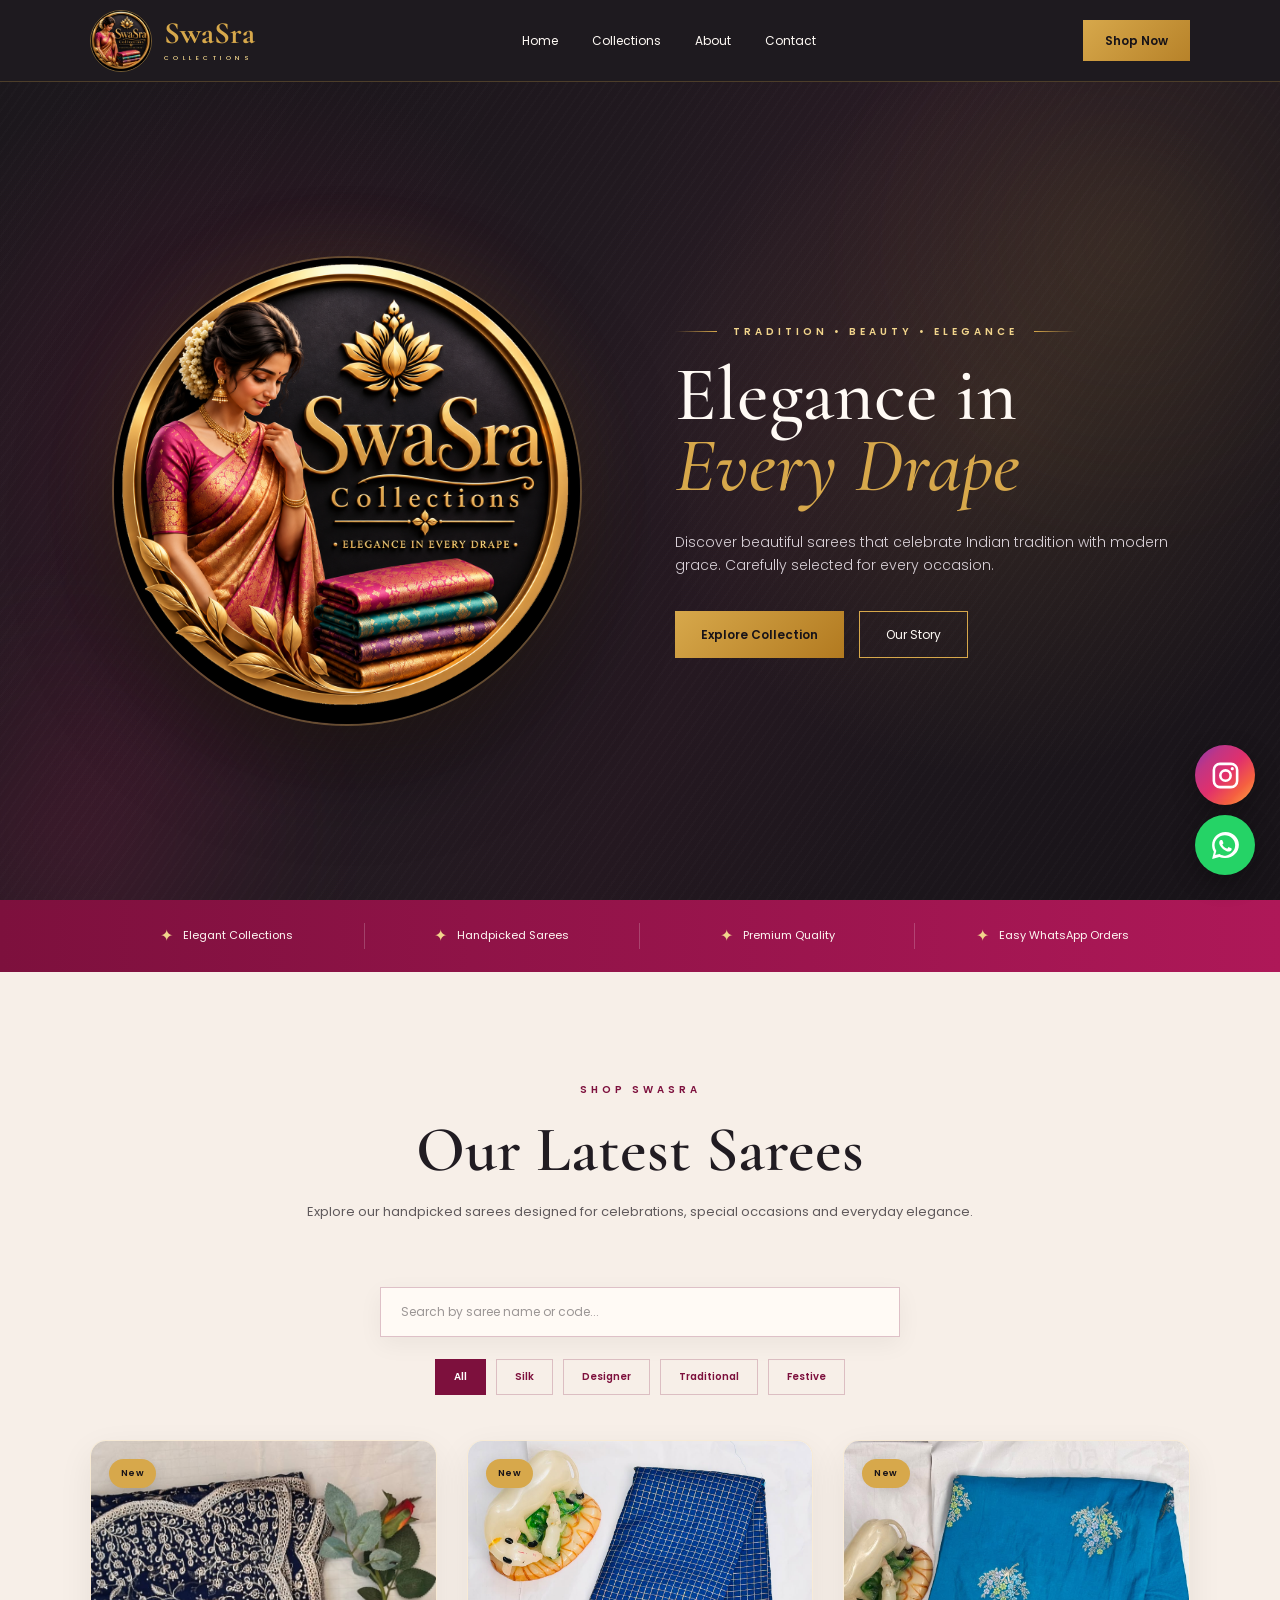
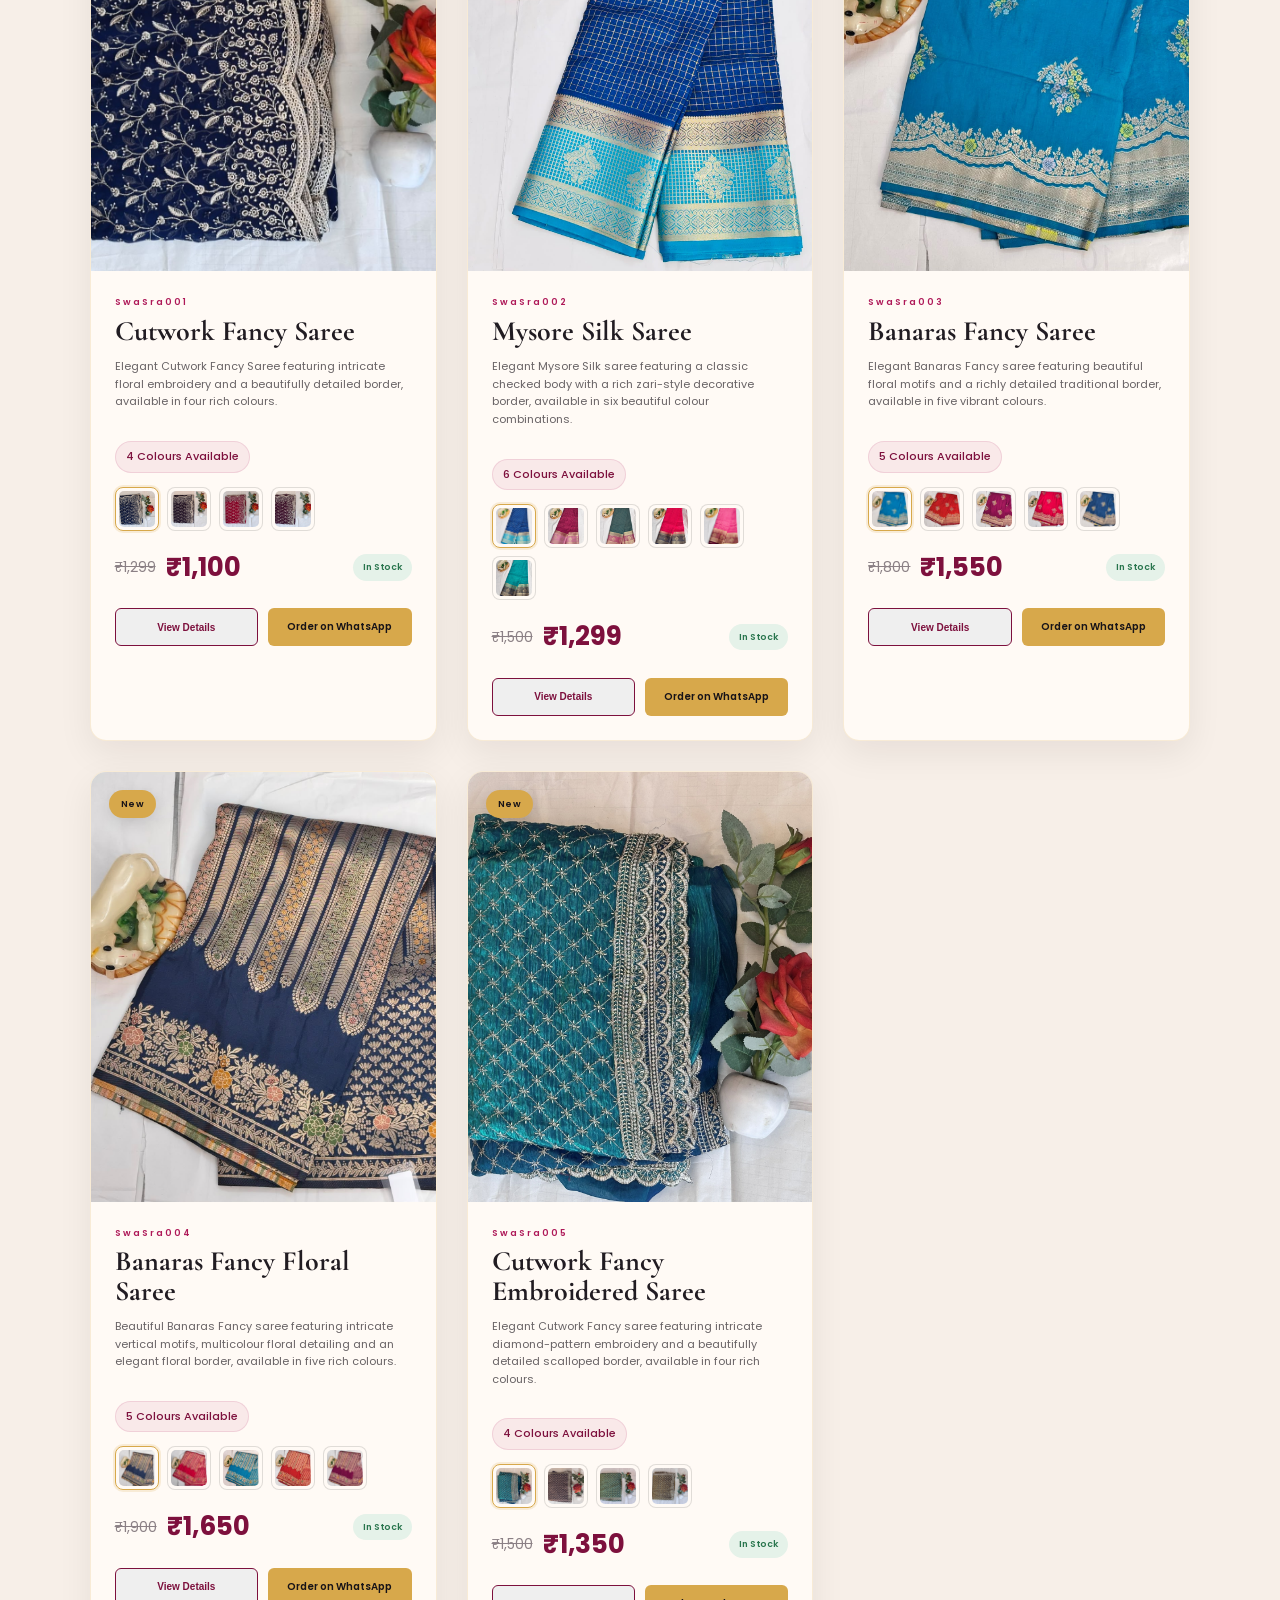
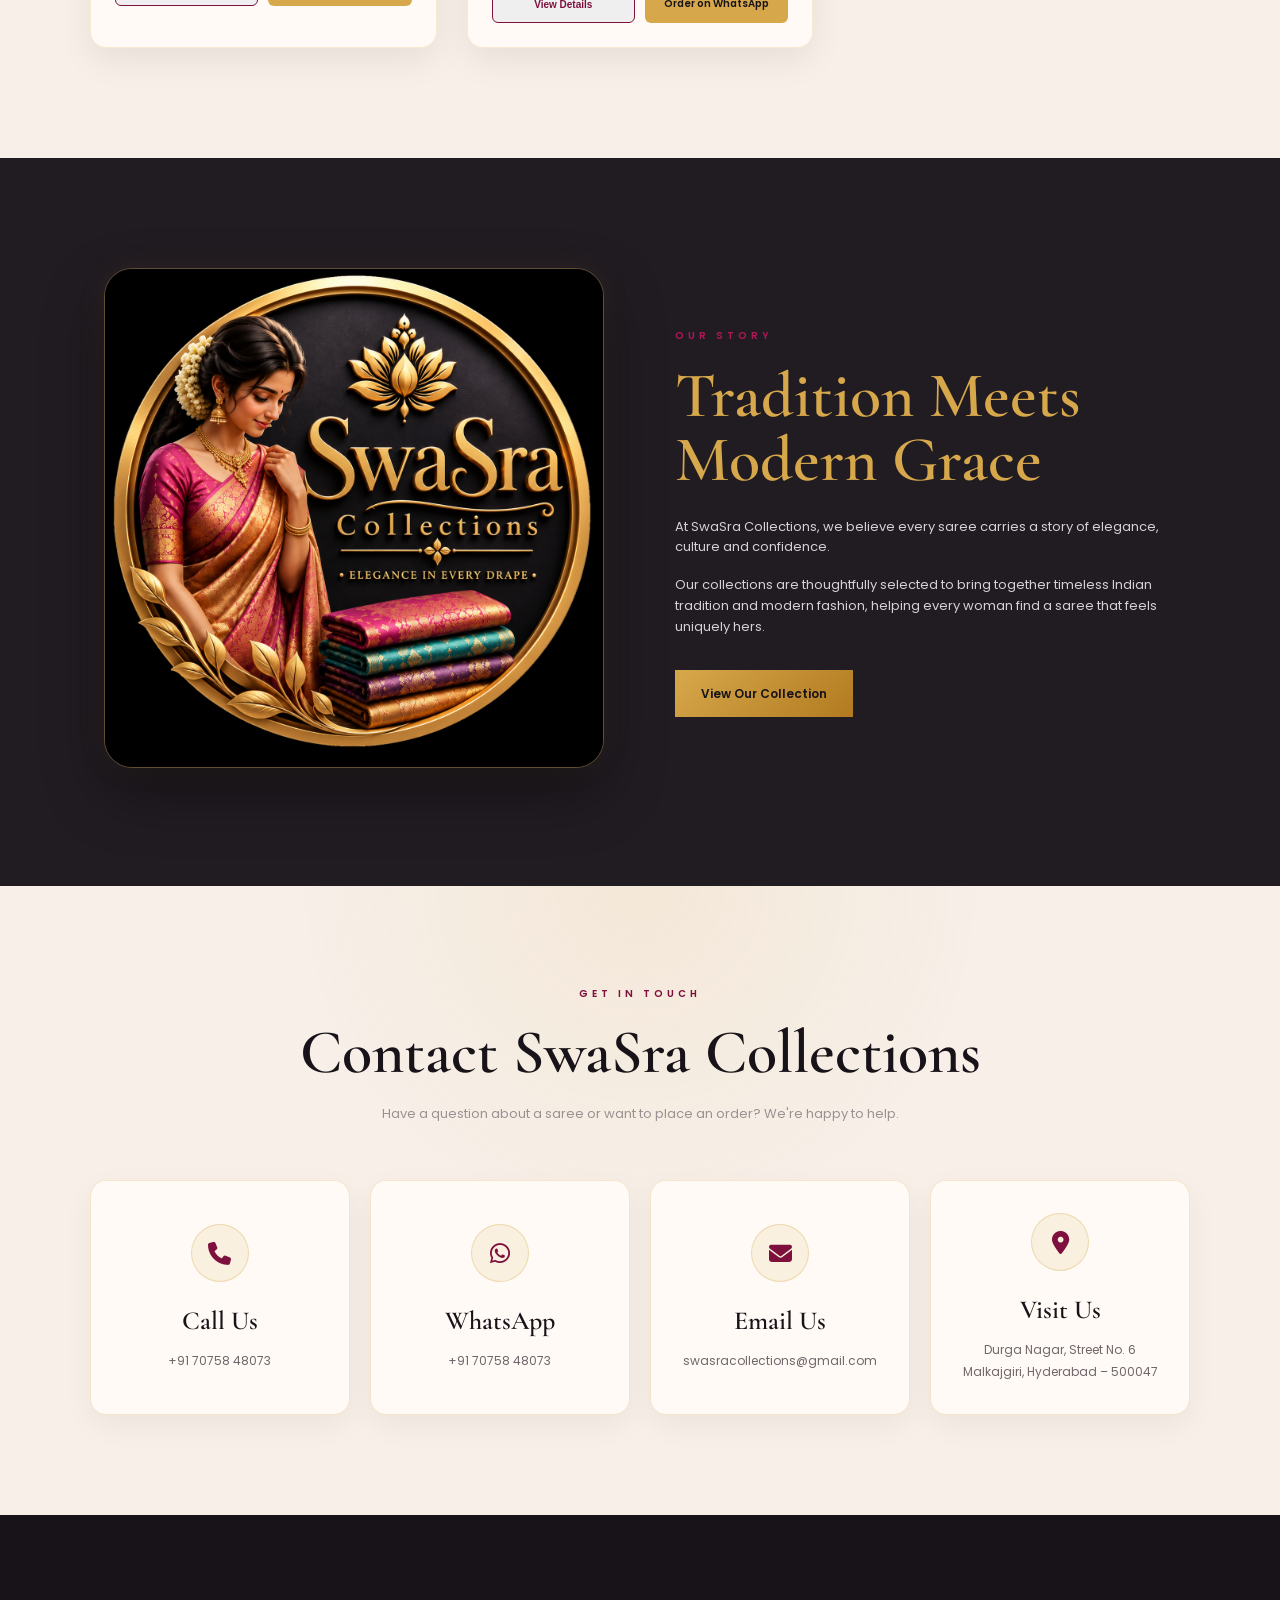
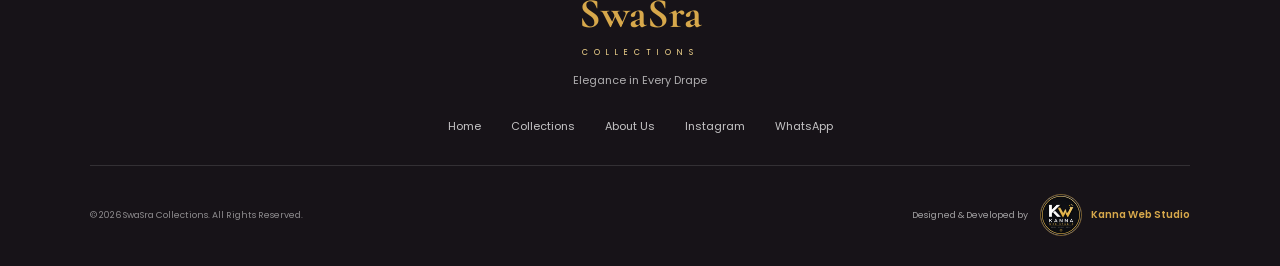
==== index.html @ 7df2fbdc "Initial SwaSra Collections website" ====
<!DOCTYPE html>
<html lang="en">

<head>
    <meta charset="UTF-8">

    <meta
        name="viewport"
        content="width=device-width, initial-scale=1.0"
    >

    <title>
        SwaSra Collections | Elegance in Every Drape
    </title>

    <meta
        name="description"
        content="SwaSra Collections - Elegant sarees blending tradition, grace and modern style."
    >

    <link
    rel="stylesheet"
    href="https://cdnjs.cloudflare.com/ajax/libs/font-awesome/6.7.2/css/all.min.css"
>
    <link
        rel="stylesheet"
        href="style.css"
    >
</head>


<body>


    <!-- =====================================================
         NAVBAR
    ====================================================== -->

    <header class="navbar">

        <a
            href="#home"
            class="navbar-brand"
        >

            <img
                src="images/logo.png"
                alt="SwaSra Collections Logo"
            >

            <div class="navbar-brand-text">

                <span>
                    SwaSra
                </span>

                <small>
                    COLLECTIONS
                </small>

            </div>

        </a>


        <nav>

            <a href="#home">
                Home
            </a>

            <a href="#collections">
                Collections
            </a>

            <a href="#about">
                About
            </a>

            <a href="#contact">
                Contact
            </a>

        </nav>


        <a
            href="#collections"
            class="nav-btn"
        >
            Shop Now
        </a>

    </header>



    <main>


        <!-- =====================================================
             HERO
        ====================================================== -->

        <section
            class="hero"
            id="home"
        >


            <!-- HERO LOGO -->

            <div class="hero-logo">

                <img
                    src="images/logo.png"
                    alt="SwaSra Collections Logo"
                >

            </div>


            <!-- HERO CONTENT -->

            <div class="hero-content">

                <p class="eyebrow">
                    TRADITION • BEAUTY • ELEGANCE
                </p>


                <h1>
                    Elegance in
                    <span>
                        Every Drape
                    </span>
                </h1>


                <p class="hero-description">

                    Discover beautiful sarees that celebrate Indian tradition
                    with modern grace. Carefully selected for every occasion.

                </p>


                <div class="hero-buttons">

                    <a
                        href="#collections"
                        class="gold-btn"
                    >
                        Explore Collection
                    </a>


                    <a
                        href="#about"
                        class="outline-btn"
                    >
                        Our Story
                    </a>

                </div>

            </div>

        </section>



        <!-- =====================================================
             FEATURE STRIP
        ====================================================== -->

        <section class="feature-strip">

            <div>
                <span>✦</span>
                <p>Elegant Collections</p>
            </div>


            <div>
                <span>✦</span>
                <p>Handpicked Sarees</p>
            </div>


            <div>
                <span>✦</span>
                <p>Premium Quality</p>
            </div>


            <div>
                <span>✦</span>
                <p>Easy WhatsApp Orders</p>
            </div>

        </section>



        <!-- =====================================================
             COLLECTIONS
        ====================================================== -->

        <section
            class="collections"
            id="collections"
        >


            <div class="section-heading">

                <p class="eyebrow gold-text">
                    SHOP SWASRA
                </p>


                <h2>
                    Our Latest Sarees
                </h2>


                <p>

                    Explore our handpicked sarees designed for celebrations,
                    special occasions and everyday elegance.

                </p>

            </div>



            <!-- =====================================================
                 PRODUCT SEARCH & FILTERS
            ====================================================== -->

            <div class="product-tools">


                <div class="product-search">

                    <input
                        type="text"
                        id="productSearch"
                        placeholder="Search by saree name or code..."
                        aria-label="Search products"
                    >

                </div>


                <div class="product-filters">


                    <button
                        class="filter-btn active"
                        data-filter="all"
                    >
                        All
                    </button>


                    <button
                        class="filter-btn"
                        data-filter="silk"
                    >
                        Silk
                    </button>


                    <button
                        class="filter-btn"
                        data-filter="designer"
                    >
                        Designer
                    </button>


                    <button
                        class="filter-btn"
                        data-filter="traditional"
                    >
                        Traditional
                    </button>


                    <button
                        class="filter-btn"
                        data-filter="festive"
                    >
                        Festive
                    </button>


                </div>

            </div>



            <!-- =====================================================
                 PRODUCT GRID
            ====================================================== -->
<div class="product-grid" id="productGrid"></div>

</section>


<!-- =====================================================
     ABOUT
====================================================== -->

        <section
            class="about"
            id="about"
        >


            <div class="about-logo">

                <img
                    src="images/logo.png"
                    alt="SwaSra Collections"
                >

            </div>



            <div class="about-content">


                <p class="eyebrow gold-text">
                    OUR STORY
                </p>


                <h2>
                    Tradition Meets
                    Modern Grace
                </h2>


                <p>

                    At SwaSra Collections, we believe every saree
                    carries a story of elegance, culture and confidence.

                </p>


                <p>

                    Our collections are thoughtfully selected to bring
                    together timeless Indian tradition and modern fashion,
                    helping every woman find a saree that feels uniquely hers.

                </p>


                <a
                    href="#collections"
                    class="gold-btn"
                >
                    View Our Collection
                </a>


            </div>

        </section>



        <!-- =====================================================
             WHATSAPP CTA
        ====================================================== -->

        <!-- =====================================================
     CONTACT
====================================================== -->

<section class="contact-section" id="contact">

    <div class="section-heading">

        <p class="eyebrow gold-text">
            GET IN TOUCH
        </p>

        <h2>
            Contact SwaSra Collections
        </h2>

        <p>
            Have a question about a saree or want to place an order?
            We're happy to help.
        </p>

    </div>


    <div class="contact-grid">

        <!-- PHONE -->

        <a
            href="tel:+917075848073"
            class="contact-card"
        >
            <div class="contact-icon">
    <i class="fa-solid fa-phone"></i>
</div>

            <h3>Call Us</h3>

            <p>
                +91 70758 48073
            </p>
        </a>


        <!-- WHATSAPP -->

        <a
            href="https://wa.me/917075848073"
            class="contact-card"
            target="_blank"
            rel="noopener noreferrer"
        >
            <div class="contact-icon">
    <i class="fa-brands fa-whatsapp"></i>
</div>

            <h3>WhatsApp</h3>

            <p>
                +91 70758 48073
            </p>
        </a>


        <!-- EMAIL -->

        <a
            href="mailto:swasracollections@gmail.com"
            class="contact-card"
        >
            <div class="contact-icon">
    <i class="fa-solid fa-envelope"></i>
</div>

            <h3>Email Us</h3>

            <p>
                swasracollections@gmail.com
            </p>
        </a>


        <!-- LOCATION -->

        <a
    href="https://www.google.com/maps/search/?api=1&query=17.448182%2C78.542479"
    class="contact-card"
    target="_blank"
    rel="noopener noreferrer"
>

    <div class="contact-icon">
        <i class="fa-solid fa-location-dot"></i>
    </div>

    <h3>Visit Us</h3>

    <p>
        Durga Nagar, Street No. 6<br>
        Malkajgiri, Hyderabad – 500047
    </p>

</a>

</section>


    </main>



    <!-- =====================================================
         FOOTER
    ====================================================== -->

    <footer>


        <div class="footer-brand">

            <span>
                SwaSra
            </span>

            <small>
                COLLECTIONS
            </small>

        </div>


        <p class="footer-tagline">
            Elegance in Every Drape
        </p>



        <div class="footer-links">


            <a href="#home">
                Home
            </a>


            <a href="#collections">
                Collections
            </a>


            <a href="#about">
                About Us
            </a>


            <a
                href="https://www.instagram.com/swasra_collections/"
                target="_blank"
                rel="noopener noreferrer"
            >
                Instagram
            </a>


            <a
                href="https://wa.me/917075848073?text=Hi%20SwaSra%20Collections%2C%20I%27d%20like%20to%20know%20more%20about%20your%20saree%20collection."
                target="_blank"
                rel="noopener noreferrer"
            >
                WhatsApp
            </a>


        </div>



        <!-- FOOTER BOTTOM -->

        <div class="footer-bottom">


            <p class="copyright">

                © 2026 SwaSra Collections.
                All Rights Reserved.

            </p>



            <div class="developer-credit">


                <span>
                    Designed & Developed by
                </span>


                <a
                    href="https://kannawebstudio.in"
                    target="_blank"
                    rel="noopener noreferrer"
                    class="developer-brand"
                >


                    <img
                        src="images/kannawebstudio.png"
                        alt="Kanna Web Studio"
                    >


                    <span>
                        Kanna Web Studio
                    </span>


                </a>


            </div>


        </div>


    </footer>



    <!-- =====================================================
         PRODUCT DETAILS POPUP
    ====================================================== -->

    <div
        class="product-modal"
        id="productModal"
    >


        <div
            class="modal-overlay"
            onclick="closeProductModal()"
        ></div>



        <div class="modal-content">


            <!-- CLOSE BUTTON -->

            <button
                class="modal-close"
                onclick="closeProductModal()"
                aria-label="Close product details"
            >
                ×
            </button>



            <!-- PRODUCT IMAGE -->

            <div
                class="modal-image"
                id="modalImage"
            >


                <img
                    id="modalProductImage"
                    src=""
                    alt="SwaSra Collections Saree"
                >


            </div>



            <!-- PRODUCT INFORMATION -->

            <div class="modal-details">


                <p
                    class="modal-code"
                    id="modalCode"
                >
                    SwaSra001
                </p>



                <h2 id="modalTitle">
                    Royal Magenta Silk Saree
                </h2>



                <p
                    class="modal-description"
                    id="modalDescription"
                >
                    Elegant traditional saree with a rich festive finish.
                </p>
                <div class="modal-extra-details">

    <div class="modal-detail-row">
        <span class="detail-label">Fabric</span>
        <span id="modalFabric" class="detail-value"></span>
    </div>

    <div class="modal-detail-row">
        <span class="detail-label">Occasion</span>
        <span id="modalOccasion" class="detail-value"></span>
    </div>

    <div class="modal-detail-row">
        <span class="detail-label">Availability</span>
        <span id="modalAvailability" class="detail-value"></span>
    </div>

</div>



                <div class="modal-price-wrap">

    <p id="modalOriginalPrice" class="modal-original-price"></p>

    <p id="modalPrice" class="modal-price"></p>

</div>



                <div class="modal-divider"></div>

<!-- PRODUCT COLOR VARIANTS -->

<div class="modal-colours">

    <p class="modal-colour-title">
        Available Colours
    </p>

    <div class="colour-options"></div>

</div>

<div class="modal-divider"></div>
                <div class="modal-features">


                    <p>
                        ✦ Handpicked by SwaSra Collections
                    </p>


                    <p>
                        ✦ Elegant traditional design
                    </p>


                    <p>
                        ✦ Perfect for special occasions
                    </p>


                    <p>
                        ✦ Contact us on WhatsApp for more details
                    </p>


                </div>



                <a
                    href="#"
                    class="modal-whatsapp"
                    id="modalWhatsapp"
                    target="_blank"
                    rel="noopener noreferrer"
                >
                    Order on WhatsApp
                </a>


            </div>


        </div>


    </div>



    <!-- =====================================================
         FLOATING INSTAGRAM BUTTON
    ====================================================== -->

    <a
        href="https://www.instagram.com/swasra_collections/"
        class="floating-instagram"
        target="_blank"
        rel="noopener noreferrer"
        aria-label="Follow SwaSra Collections on Instagram"
    >


        <svg
            viewBox="0 0 24 24"
            aria-hidden="true"
        >

            <path
                fill="currentColor"
                d="M7.75 2h8.5A5.76 5.76 0 0 1 22 7.75v8.5A5.76 5.76 0 0 1 16.25 22h-8.5A5.76 5.76 0 0 1 2 16.25v-8.5A5.76 5.76 0 0 1 7.75 2zm0 2A3.76 3.76 0 0 0 4 7.75v8.5A3.76 3.76 0 0 0 7.75 20h8.5A3.76 3.76 0 0 0 20 16.25v-8.5A3.76 3.76 0 0 0 16.25 4h-8.5zM12 7a5 5 0 1 1 0 10 5 5 0 0 1 0-10zm0 2a3 3 0 1 0 0 6 3 3 0 0 0 0-6zm5.25-3.5a1.25 1.25 0 1 1 0 2.5 1.25 1.25 0 0 1 0-2.5z"
            />

        </svg>


    </a>



    <!-- =====================================================
         FLOATING WHATSAPP BUTTON
    ====================================================== -->

    <a
        href="https://wa.me/917075848073?text=Hi%20SwaSra%20Collections%2C%20I%27d%20like%20to%20know%20more%20about%20your%20saree%20collection."
        class="floating-whatsapp"
        target="_blank"
        rel="noopener noreferrer"
        aria-label="Chat with SwaSra Collections on WhatsApp"
    >


        <svg
            viewBox="0 0 32 32"
            aria-hidden="true"
        >


            <path
                fill="currentColor"
                d="M16.02 3C8.84 3 3 8.73 3 15.8c0 2.25.6 4.45 1.74 6.38L3 29l7.03-1.83A13.15 13.15 0 0 0 16.02 28C23.2 28 29 22.28 29 15.2 29 8.73 23.2 3 16.02 3zm0 22.84c-1.92 0-3.8-.5-5.44-1.46l-.39-.23-4.17 1.09 1.11-4.03-.25-.4a9.7 9.7 0 0 1-1.5-5.01c0-5.35 4.48-9.7 10-9.7 5.51 0 10 4.35 10 9.7 0 5.34-4.49 9.7-9.36 10.04zm5.47-7.27c-.3-.15-1.77-.87-2.05-.97-.27-.1-.47-.15-.67.15-.2.3-.77.97-.95 1.17-.17.2-.35.22-.65.07-.3-.15-1.27-.46-2.42-1.46-.9-.78-1.5-1.75-1.68-2.05-.17-.3-.02-.46.13-.61.13-.13.3-.35.45-.52.15-.17.2-.3.3-.5.1-.2.05-.37-.03-.52-.07-.15-.67-1.6-.92-2.2-.24-.58-.49-.5-.67-.51h-.57c-.2 0-.52.07-.8.37-.27.3-1.05 1.02-1.05 2.48s1.07 2.88 1.22 3.08c.15.2 2.1 3.23 5.1 4.52.71.31 1.27.49 1.7.63.71.22 1.36.19 1.87.12.57-.08 1.77-.72 2.02-1.41.25-.7.25-1.29.17-1.41-.07-.13-.27-.2-.57-.35z"
            />


        </svg>


    </a>



    <!-- =====================================================
         JAVASCRIPT
    ====================================================== -->

    <script src="data/products.js"></script>
    <script src="script.js"></script>


</body>

</html>
---- style.css ----
/* =====================================================
   SWASRA COLLECTIONS
   Complete Website CSS
   Theme: Black • Gold • Magenta • Cream • Teal
===================================================== */

@import url('https://fonts.googleapis.com/css2?family=Cormorant+Garamond:wght@400;500;600;700&family=Poppins:wght@300;400;500;600&display=swap');


/* =====================================================
   BRAND COLOURS
===================================================== */

:root {
    --black: #171318;
    --charcoal: #211c22;

    --gold: #d7a84b;
    --light-gold: #f2d58c;

    --magenta: #ae1858;
    --deep-magenta: #7d103d;

    --cream: #f7efe8;
    --soft-beige: #cfb6a6;

    --teal: #0b6f70;

    --white: #fffaf5;
}


/* =====================================================
   RESET
===================================================== */

* {
    margin: 0;
    padding: 0;
    box-sizing: border-box;
}

html {
    scroll-behavior: smooth;
}

body {
    font-family: 'Poppins', sans-serif;
    background: var(--cream);
    color: var(--charcoal);
    line-height: 1.6;
}

a {
    text-decoration: none;
    color: inherit;
}


/* =====================================================
   NAVBAR
===================================================== */

.navbar {
    position: sticky;
    top: 0;
    z-index: 1000;

    height: 82px;
    padding: 0 7%;

    display: flex;
    align-items: center;
    justify-content: space-between;

    background: rgba(23, 19, 24, 0.97);

    border-bottom: 1px solid rgba(215, 168, 75, 0.25);

    backdrop-filter: blur(12px);
}


/* =====================================================
   NAVBAR LOGO + BRAND NAME
===================================================== */

.navbar-brand {
    display: flex;
    align-items: center;
    gap: 12px;

    height: 100%;
}


/* LOGO */

.navbar-brand img {
    width: 62px;
    height: 62px;

    object-fit: cover;

    border-radius: 50%;

    border: 1px solid rgba(215, 168, 75, 0.45);

    flex-shrink: 0;

    transition: 0.3s ease;
}

.navbar-brand:hover img {
    transform: scale(1.04);

    border-color: var(--gold);
}


/* BRAND TEXT */

.navbar-brand-text {
    display: flex;
    flex-direction: column;

    justify-content: center;

    line-height: 1;
}


/* SWASRA */

.navbar-brand-text span {
    font-family: 'Cormorant Garamond', serif;

    font-size: 31px;
    font-weight: 700;

    color: var(--gold);

    line-height: 0.9;
}


/* COLLECTIONS */

.navbar-brand-text small {
    margin-top: 7px;

    font-family: 'Poppins', sans-serif;

    font-size: 6px;
    font-weight: 500;

    letter-spacing: 4.5px;

    color: var(--light-gold);
}


/* =====================================================
   NAVBAR BRAND - MOBILE
===================================================== */

@media (max-width: 850px) {

    .navbar-brand {
        gap: 8px;
    }

    .navbar-brand img {
        width: 52px;
        height: 52px;
    }

    .navbar-brand-text span {
        font-size: 25px;
    }

    .navbar-brand-text small {
        font-size: 5px;

        letter-spacing: 3.5px;

        margin-top: 6px;
    }

}


/* VERY SMALL MOBILE */

@media (max-width: 480px) {

    .navbar-brand img {
        width: 46px;
        height: 46px;
    }

    .navbar-brand-text span {
        font-size: 21px;
    }

    .navbar-brand-text small {
        font-size: 4.5px;

        letter-spacing: 2.8px;
    }

}


/* NAVIGATION LINKS */

.navbar nav {
    display: flex;
    gap: 34px;
}

.navbar nav a {
    color: var(--white);
    font-size: 12px;
    transition: 0.3s;
}

.navbar nav a:hover {
    color: var(--gold);
}


/* SHOP NOW BUTTON */

.nav-btn {
    background: linear-gradient(
        135deg,
        var(--gold),
        #b78229
    );

    color: var(--black);

    padding: 11px 22px;

    font-size: 12px;
    font-weight: 600;

    transition: 0.3s;
}

.nav-btn:hover {
    transform: translateY(-2px);
}


/* =====================================================
   HERO SECTION - LUXURY SILK BACKGROUND
===================================================== */

.hero {
    min-height: calc(100vh - 82px);

    position: relative;

    display: grid;
    grid-template-columns: 1fr 1fr;

    align-items: center;

    gap: 70px;

    padding: 55px 7%;

    overflow: hidden;

    background:
        linear-gradient(
            115deg,
            rgba(255, 255, 255, 0.018) 0%,
            rgba(255, 255, 255, 0.005) 22%,
            transparent 40%,
            rgba(174, 24, 88, 0.035) 58%,
            transparent 75%
        ),

        repeating-linear-gradient(
            125deg,
            rgba(255, 255, 255, 0.012) 0px,
            rgba(255, 255, 255, 0.012) 2px,
            transparent 2px,
            transparent 8px
        ),

        radial-gradient(
            circle at 18% 45%,
            rgba(174, 24, 88, 0.16) 0%,
            transparent 34%
        ),

        radial-gradient(
            circle at 78% 42%,
            rgba(215, 168, 75, 0.10) 0%,
            transparent 32%
        ),

        linear-gradient(
            135deg,
            #171318 0%,
            #241b22 45%,
            #171318 100%
        );
}


/* MAGENTA SILK GLOW */

.hero::before {
    content: "";

    position: absolute;

    width: 520px;
    height: 520px;

    left: -180px;
    bottom: -190px;

    border-radius: 50%;

    background:
        radial-gradient(
            circle,
            rgba(174, 24, 88, 0.42) 0%,
            rgba(174, 24, 88, 0.16) 38%,
            transparent 72%
        );

    filter: blur(40px);

    opacity: 0.48;

    pointer-events: none;
}


/* GOLD LIGHT + FABRIC SHIMMER */

.hero::after {
    content: "";

    position: absolute;

    width: 620px;
    height: 620px;

    right: -160px;
    top: -150px;

    border-radius: 50%;

    background:
        radial-gradient(
            circle,
            rgba(215, 168, 75, 0.14) 0%,
            rgba(215, 168, 75, 0.05) 38%,
            transparent 70%
        );

    filter: blur(35px);

    opacity: 0.75;

    pointer-events: none;
}

/* =====================================================
   HERO LOGO
===================================================== */

.hero-logo {
    position: relative;
    z-index: 2;

    order: 1;

    display: flex;
    align-items: center;
    justify-content: center;

    width: 100%;
}

.hero-logo img {
    display: block;

    width: min(470px, 100%);
    aspect-ratio: 1 / 1;
    height: auto;

    object-fit: cover;
    object-position: center;

    border-radius: 50%;

    border: 2px solid rgba(215, 168, 75, 0.35);

    box-shadow:
        0 35px 90px rgba(0, 0, 0, 0.55),
        0 0 70px rgba(215, 168, 75, 0.15);

    transition:
        transform 0.5s ease,
        box-shadow 0.5s ease;
}

.hero-logo img:hover {
    transform: scale(1.025);

    box-shadow:
        0 40px 100px rgba(0, 0, 0, 0.60),
        0 0 85px rgba(215, 168, 75, 0.22);
}


/* =====================================================
   HERO CONTENT
===================================================== */

.hero-content {
    position: relative;
    z-index: 2;

    order: 2;
}


/* SMALL HEADING */

/* =====================================================
   BASE EYEBROW STYLE
   Used by About / WhatsApp / other sections
===================================================== */

.eyebrow {
    letter-spacing: 4px;
    font-size: 10px;
    font-weight: 600;
    color: var(--light-gold);
    margin-bottom: 20px;
}

/* MAIN HERO HEADING */

.hero h1 {
    font-family: 'Cormorant Garamond', serif;

    font-size: clamp(58px, 6vw, 88px);

    color: var(--white);

    line-height: 0.92;

    font-weight: 500;

    max-width: 650px;
}

.hero h1 span {
    display: block;

    color: var(--gold);

    font-style: italic;
}


/* HERO DESCRIPTION */

.hero-description {
    color: #d8d0d7;

    max-width: 560px;

    font-size: 14px;
    font-weight: 300;

    margin: 30px 0 35px;
}


/* HERO BUTTONS */

.hero-buttons {
    display: flex;
    gap: 15px;
    align-items: center;
}


/* GOLD BUTTON */

.gold-btn {
    display: inline-block;

    background: linear-gradient(
        135deg,
        var(--gold),
        #b27a20
    );

    color: var(--black);

    padding: 14px 26px;

    font-size: 12px;
    font-weight: 600;

    transition: 0.3s;
}

.gold-btn:hover {
    transform: translateY(-3px);

    box-shadow:
        0 10px 30px rgba(215, 168, 75, 0.20);
}


/* OUTLINE BUTTON */

.outline-btn {
    display: inline-block;

    color: var(--white);

    border: 1px solid var(--gold);

    padding: 13px 26px;

    font-size: 12px;

    transition: 0.3s;
}

.outline-btn:hover {
    background: var(--gold);

    color: var(--black);
}


/* =====================================================
   FEATURE STRIP
===================================================== */

.feature-strip {
    padding: 23px 7%;

    display: grid;

    grid-template-columns: repeat(4, 1fr);

    background: linear-gradient(
        90deg,
        var(--deep-magenta),
        var(--magenta)
    );

    color: var(--white);
}

.feature-strip div {
    display: flex;

    justify-content: center;
    align-items: center;

    gap: 10px;

    border-right:
        1px solid rgba(255, 255, 255, 0.20);
}

.feature-strip div:last-child {
    border-right: none;
}

.feature-strip span {
    color: var(--light-gold);
}

.feature-strip p {
    font-size: 11px;
}


/* =====================================================
   COLLECTIONS
===================================================== */

.collections {
    padding: 110px 7%;

    background: var(--cream);
}


/* SECTION HEADING */

.section-heading {
    text-align: center;

    max-width: 700px;

    margin: 0 auto 65px;
}

.gold-text {
    color: var(--deep-magenta);
}

.section-heading h2,
.about h2,
.whatsapp-section h2 {
    font-family: 'Cormorant Garamond', serif;

    font-size: clamp(42px, 5vw, 65px);

    line-height: 1;

    font-weight: 600;
}

.section-heading > p:last-child {
    margin-top: 20px;

    font-size: 13px;

    opacity: 0.70;
}


/* =====================================================
   OLD COLLECTION CARD SUPPORT
===================================================== */

.collection-grid {
    display: grid;

    grid-template-columns: repeat(3, 1fr);

    gap: 28px;
}

.collection-card {
    background: var(--white);

    overflow: hidden;

    box-shadow:
        0 10px 40px rgba(38, 25, 30, 0.06);

    transition: 0.4s;
}

.collection-card:hover {
    transform: translateY(-9px);

    box-shadow:
        0 20px 60px rgba(38, 25, 30, 0.12);
}

.product-image {
    height: 430px;

    display: flex;

    align-items: center;
    justify-content: center;

    background: linear-gradient(
        135deg,
        #d8b76c,
        var(--deep-magenta)
    );
}

.pink-gradient {
    background: linear-gradient(
        135deg,
        #d65a8e,
        var(--deep-magenta)
    );
}

.teal-gradient {
    background: linear-gradient(
        135deg,
        #268a89,
        var(--teal)
    );
}

.product-image span {
    color: rgba(255, 255, 255, 0.65);

    letter-spacing: 3px;

    font-size: 10px;
}

.card-content {
    padding: 28px;
}

.category {
    letter-spacing: 3px;

    font-size: 8px;

    color: var(--magenta);

    font-weight: 600;
}

.card-content h3 {
    font-family: 'Cormorant Garamond', serif;

    font-size: 32px;

    margin-top: 5px;
}

.card-content p:not(.category) {
    font-size: 12px;

    opacity: 0.70;

    margin: 10px 0 20px;
}

.card-content a {
    font-size: 11px;

    color: var(--deep-magenta);

    font-weight: 600;
}


/* =====================================================
   PRODUCT SHOP
===================================================== */

.product-grid {
    display: grid;

    grid-template-columns: repeat(3, 1fr);

    gap: 30px;
}


/* PRODUCT CARD */

.product-card {
    background: var(--white);

    overflow: hidden;

    border:
        1px solid rgba(215, 168, 75, 0.18);

    box-shadow:
        0 12px 35px rgba(25, 15, 20, 0.07);

    transition: 0.4s ease;
}

.product-card:hover {
    transform: translateY(-8px);

    box-shadow:
        0 20px 50px rgba(25, 15, 20, 0.14);
}


/* PRODUCT PHOTO */

.product-photo {
    height: 430px;

    position: relative;

    display: flex;

    align-items: center;
    justify-content: center;

    overflow: hidden;
}


/* PLACEHOLDER COLOURS */

.placeholder-one {
    background:
        linear-gradient(
            135deg,
            #c2266a,
            #6f0c39
        );
}

.placeholder-two {
    background:
        linear-gradient(
            135deg,
            #22877c,
            #064d50
        );
}

.placeholder-three {
    background:
        linear-gradient(
            135deg,
            #d8b35d,
            #7e5122
        );
}

.placeholder-four {
    background:
        linear-gradient(
            135deg,
            #e481a6,
            #9e1d55
        );
}

.placeholder-five {
    background:
        linear-gradient(
            135deg,
            #2a9896,
            #123f54
        );
}

.placeholder-six {
    background:
        linear-gradient(
            135deg,
            #765096,
            #441f63
        );
}


/* PRODUCT BADGE */

.product-badge {
    position: absolute;

    top: 18px;
    left: 18px;

    background: var(--gold);

    color: var(--black);

    padding: 7px 12px;

    font-size: 9px;

    font-weight: 600;

    letter-spacing: 0.5px;

    z-index: 2;
}


/* PLACEHOLDER TEXT */

.placeholder-text {
    color:
        rgba(255, 255, 255, 0.65);

    font-size: 10px;

    letter-spacing: 4px;
}


/* PRODUCT INFORMATION */

.product-info {
    padding: 24px;
}

.product-code {
    font-size: 9px;

    letter-spacing: 2px;

    color: var(--magenta);

    font-weight: 600;
}

.product-info h3 {
    font-family: 'Cormorant Garamond', serif;

    font-size: 28px;

    line-height: 1.05;

    margin-top: 7px;

    color: var(--charcoal);
}

.product-description {
    font-size: 11px;

    opacity: 0.68;

    margin: 12px 0 20px;
}


/* PRICE & STOCK */

.product-bottom {
    display: flex;

    align-items: center;

    justify-content: space-between;

    margin-bottom: 20px;
}

.price {
    font-family: 'Cormorant Garamond', serif;

    font-size: 26px;

    font-weight: 700;

    color: var(--deep-magenta);
}

.availability {
    font-size: 9px;

    font-weight: 600;

    color: #28754d;

    background: #e5f2e9;

    padding: 6px 10px;

    border-radius: 20px;
}


/* PRODUCT BUTTONS */

.product-actions {
    display: grid;

    grid-template-columns: 1fr 1fr;

    gap: 10px;
}

.view-btn {
    text-align: center;

    border:
        1px solid var(--deep-magenta);

    color: var(--deep-magenta);

    padding: 11px 8px;

    font-size: 10px;

    font-weight: 600;

    transition: 0.3s;
}

.view-btn:hover {
    background:
        var(--deep-magenta);

    color: white;
}

.order-btn {
    text-align: center;

    background: var(--gold);

    color: var(--black);

    padding: 11px 8px;

    font-size: 10px;

    font-weight: 600;

    transition: 0.3s;
}

.order-btn:hover {
    transform: translateY(-2px);

    box-shadow:
        0 7px 18px rgba(215, 168, 75, 0.22);
}


/* =====================================================
   ABOUT SECTION
===================================================== */

.about {
    display: grid;

    grid-template-columns: 1fr 1fr;

    align-items: center;

    gap: 70px;

    padding: 110px 8%;

    background: var(--charcoal);
}


/* ABOUT LOGO */

.about-logo {
    text-align: center;
}

.about-logo img {
    width: min(500px, 100%);
    height: auto;

    border-radius: 28px;

    border: 1px solid rgba(215, 168, 75, 0.35);

    box-shadow:
        0 25px 60px rgba(0, 0, 0, 0.40),
        0 0 30px rgba(215, 168, 75, 0.08);

    transition:
        transform 0.5s ease,
        box-shadow 0.5s ease,
        border-color 0.5s ease;
}

.about-logo img:hover {
    transform:
        translateY(-8px)
        scale(1.025);

    border-color: var(--gold);

    box-shadow:
        0 35px 75px rgba(0, 0, 0, 0.50),
        0 0 40px rgba(215, 168, 75, 0.18);
}


/* ABOUT CONTENT */

.about-content {
    color: var(--white);
}

.about .eyebrow {
    display: block;
    width: auto;
    color: var(--magenta);
}


.about-content h2 {
    color: var(--gold);

    margin-bottom: 25px;
}

.about-content p:not(.eyebrow) {
    font-size: 13px;

    color: #d7d0d6;

    margin-bottom: 17px;
}

.about-content .gold-btn {
    margin-top: 15px;
}


/* =====================================================
   WHATSAPP CTA SECTION
===================================================== */

.whatsapp-section {
    padding: 100px 7%;

    text-align: center;

    background: linear-gradient(
        135deg,
        var(--deep-magenta),
        var(--magenta)
    );

    color: white;
}

.whatsapp-section .eyebrow {
    display: block;
    width: auto;
    color: var(--light-gold);
}

.whatsapp-section p:not(.eyebrow) {
    max-width: 620px;

    margin: 20px auto 30px;

    font-size: 13px;
}

.whatsapp-btn {
    display: inline-block;

    background: var(--gold);

    color: var(--black);

    padding: 14px 28px;

    font-size: 12px;

    font-weight: 600;

    transition: 0.3s;
}

.whatsapp-btn:hover {
    transform: translateY(-3px);

    box-shadow:
        0 10px 30px rgba(0, 0, 0, 0.15);
}


/* =====================================================
   FOOTER
===================================================== */

footer {
    padding: 65px 7% 30px;

    background: var(--black);

    color: white;

    text-align: center;
}


/* FOOTER BRAND */

.footer-brand {
    display: inline-flex;

    flex-direction: column;
}

.footer-brand span {
    font-family: 'Cormorant Garamond', serif;

    color: var(--gold);

    font-size: 42px;

    font-weight: 700;
}

.footer-brand small {
    letter-spacing: 6px;

    color: var(--light-gold);

    font-size: 8px;
}


/* FOOTER TAGLINE */

.footer-tagline {
    font-size: 11px;

    opacity: 0.65;

    margin-top: 12px;
}


/* FOOTER LINKS */

.footer-links {
    margin: 28px 0;

    display: flex;

    justify-content: center;

    gap: 30px;
}

.footer-links a {
    font-size: 11px;

    opacity: 0.75;
}

.footer-links a:hover {
    color: var(--gold);
}


/* COPYRIGHT */

.copyright {
    border-top:
        1px solid rgba(255, 255, 255, 0.12);

    padding-top: 25px;

    font-size: 9px;

    opacity: 0.45;
}


/* =====================================================
   FLOATING WHATSAPP BUTTON
===================================================== */

.floating-whatsapp {
    position: fixed;

    right: 25px;
    bottom: 25px;

    width: 60px;
    height: 60px;

    border-radius: 50%;

    background: #25D366;

    color: #ffffff;

    display: flex;

    align-items: center;
    justify-content: center;

    z-index: 9999;

    box-shadow:
        0 8px 25px rgba(0, 0, 0, 0.30);

    transition:
        transform 0.3s ease,
        box-shadow 0.3s ease,
        background 0.3s ease;
}


/* WHATSAPP ICON */

.floating-whatsapp svg {
    width: 33px;
    height: 33px;

    display: block;
}


/* WHATSAPP HOVER */

.floating-whatsapp:hover {
    background: #20bd5a;

    transform:
        translateY(-4px)
        scale(1.06);

    box-shadow:
        0 12px 32px rgba(0, 0, 0, 0.35);
}


/* =====================================================
   TABLET
===================================================== */

@media (max-width: 1000px) {

    .hero {
        gap: 40px;

        padding-left: 5%;
        padding-right: 5%;
    }

    .hero-logo img {
        width: min(430px, 100%);
        height: auto;
        aspect-ratio: 1 / 1;

        object-fit: cover;
        object-position: center;

        border-radius: 50%;
    }

    .hero h1 {
        font-size: 65px;
    }

    .product-grid {
        grid-template-columns:
            repeat(2, 1fr);
    }
}


/* =====================================================
   MOBILE
===================================================== */

@media (max-width: 850px) {

    /* NAVBAR */

    .navbar {
        height: 72px;

        padding: 0 5%;
    }

    .navbar nav {
        display: none;
    }
.nav-btn {
        padding: 10px 16px;

        font-size: 10px;
    }


    /* HERO */

    .hero {
        min-height: auto;

        grid-template-columns: 1fr;

        text-align: center;

        gap: 35px;

        padding: 45px 6% 70px;
    }

    .hero-logo {
        order: 1;
    }

    .hero-logo img {
        width: 340px;
        height: 340px;

        max-width: 88vw;
        max-height: 88vw;

        object-fit: cover;
        object-position: center;

        border-radius: 50%;
    }

    .hero-content {
        order: 2;
    }

    .hero h1 {
        font-size: 55px;
    }

    .hero-description {
        margin-left: auto;
        margin-right: auto;
    }

    .hero-buttons {
        justify-content: center;

        flex-wrap: wrap;
    }


    /* FEATURE STRIP */

    .feature-strip {
        grid-template-columns:
            1fr 1fr;

        gap: 20px 0;
    }

    .feature-strip div {
        border-right: none;
    }


    /* COLLECTIONS */

    .collections {
        padding: 80px 6%;
    }

    .collection-grid {
        grid-template-columns: 1fr;

        max-width: 500px;

        margin: auto;
    }


    /* ABOUT */

    .about {
        grid-template-columns: 1fr;

        padding: 80px 6%;

        text-align: center;

        gap: 45px;
    }

    .about-logo img {
        max-width: 420px;
    }


    /* WHATSAPP SECTION */

    .whatsapp-section {
        padding: 80px 6%;
    }


    /* FOOTER */

    .footer-links {
        flex-wrap: wrap;

        gap: 18px;
    }
}


/* =====================================================
   PRODUCT MOBILE
===================================================== */

@media (max-width: 650px) {

    .product-grid {
        grid-template-columns: 1fr;

        max-width: 480px;

        margin: auto;
    }

    .product-photo {
        height: 420px;
    }

    .product-actions {
        grid-template-columns: 1fr;
    }
}


/* =====================================================
   FLOATING WHATSAPP MOBILE
===================================================== */

@media (max-width: 600px) {

    .floating-whatsapp {
        right: 18px;
        bottom: 18px;

        width: 55px;
        height: 55px;
    }

    .floating-whatsapp svg {
        width: 30px;
        height: 30px;
    }
}


/* =====================================================
   SMALL MOBILE
===================================================== */

@media (max-width: 480px) {

    .hero-logo img {
        width: 290px;
        height: 290px;

        max-width: 86vw;
        max-height: 86vw;

        object-fit: cover;
        object-position: center;

        border-radius: 50%;
    }

    .hero h1 {
        font-size: 46px;
    }

    .hero-description {
        font-size: 12px;
    }

    .hero-buttons {
        flex-direction: column;

        align-items: stretch;
    }

    .gold-btn,
    .outline-btn {
        text-align: center;
    }

    .feature-strip {
        grid-template-columns: 1fr;

        gap: 15px;
    }

    .section-heading h2,
    .about h2,
    .whatsapp-section h2 {
        font-size: 42px;
    }

    .product-image {
        height: 380px;
    }

    .product-photo {
        height: 390px;
    }
}

/* =====================================================
   PRODUCT DETAILS MODAL
===================================================== */

.product-modal {
    position: fixed;

    inset: 0;

    z-index: 20000;

    display: flex;

    align-items: center;
    justify-content: center;

    padding: 30px;

    opacity: 0;

    visibility: hidden;

    transition:
        opacity 0.3s ease,
        visibility 0.3s ease;
}


/* SHOW MODAL */

.product-modal.active {
    opacity: 1;

    visibility: visible;
}


/* DARK BACKGROUND */

.modal-overlay {
    position: absolute;

    inset: 0;

    background:
        rgba(10, 7, 10, 0.82);

    backdrop-filter: blur(5px);
}


/* MAIN POPUP */

.modal-content {
    position: relative;

    z-index: 2;

    width: 100%;

    max-width: 950px;

    max-height: 90vh;

    display: grid;

    grid-template-columns: 1fr 1fr;

    background: var(--cream);

    overflow-y: auto;

    box-shadow:
        0 30px 100px rgba(0, 0, 0, 0.45);

    transform: translateY(25px) scale(0.97);

    transition: transform 0.3s ease;
}


.product-modal.active .modal-content {
    transform:
        translateY(0)
        scale(1);
}


/* CLOSE BUTTON */

.modal-close {
    position: absolute;

    right: 15px;
    top: 15px;

    width: 40px;
    height: 40px;

    border: none;

    border-radius: 50%;

    background:
        rgba(23, 19, 24, 0.90);

    color: white;

    font-size: 25px;

    cursor: pointer;

    z-index: 10;

    transition: 0.3s;
}


.modal-close:hover {
    background:
        var(--deep-magenta);

    transform: rotate(90deg);
}


/* PRODUCT IMAGE */

.modal-image {
    min-height: 580px;

    display: flex;

    align-items: center;
    justify-content: center;

    background:
        linear-gradient(
            135deg,
            #c2266a,
            #6f0c39
        );

    position: relative;
}


.modal-image span {
    color:
        rgba(255, 255, 255, 0.65);

    font-size: 11px;

    letter-spacing: 4px;
}


/* DETAILS */

.modal-details {
    padding: 70px 55px;

    display: flex;

    flex-direction: column;

    justify-content: center;
}


.modal-code {
    color: var(--magenta);

    font-size: 10px;

    font-weight: 600;

    letter-spacing: 3px;

    margin-bottom: 10px;
}


.modal-details h2 {
    font-family:
        'Cormorant Garamond',
        serif;

    font-size: 44px;

    line-height: 1;

    color: var(--charcoal);

    margin-bottom: 18px;
}


.modal-description {
    font-size: 12px;

    line-height: 1.8;

    opacity: 0.7;

    margin-bottom: 25px;
}


/* PRICE */

.modal-price-row {
    display: flex;

    align-items: center;

    justify-content: space-between;
}


.modal-price {
    font-family:
        'Cormorant Garamond',
        serif;

    font-size: 34px;

    font-weight: 700;

    color: var(--deep-magenta);
}


.modal-stock {
    color: #28754d;

    background: #e5f2e9;

    padding: 7px 12px;

    border-radius: 20px;

    font-size: 9px;

    font-weight: 600;
}


/* DIVIDER */

.modal-divider {
    width: 100%;

    height: 1px;

    background:
        rgba(33, 28, 34, 0.12);

    margin: 25px 0;
}


/* FEATURES */

.modal-features {
    margin-bottom: 30px;
}


.modal-features p {
    font-size: 11px;

    margin-bottom: 10px;

    opacity: 0.75;
}


/* WHATSAPP BUTTON */

.modal-whatsapp {
    display: block;

    width: 100%;

    text-align: center;

    background: var(--gold);

    color: var(--black);

    padding: 15px;

    font-size: 11px;

    font-weight: 600;

    transition: 0.3s;
}


.modal-whatsapp:hover {
    transform: translateY(-2px);

    box-shadow:
        0 8px 25px
        rgba(215, 168, 75, 0.25);
}


/* PREVENT BACKGROUND SCROLL */

body.modal-open {
    overflow: hidden;
}


/* =====================================================
   PRODUCT MODAL MOBILE
===================================================== */

@media (max-width: 750px) {

    .product-modal {
        padding: 15px;
    }

    .modal-content {
        grid-template-columns: 1fr;

        max-height: 92vh;
    }

    .modal-image {
        min-height: 380px;
    }

    .modal-details {
        padding: 40px 25px;
    }

    .modal-details h2 {
        font-size: 37px;
    }

}


@media (max-width: 480px) {

    .modal-image {
        min-height: 320px;
    }

    .modal-details {
        padding:
            35px 20px;
    }

    .modal-details h2 {
        font-size: 33px;
    }

}


/* =====================================================
   FLOATING INSTAGRAM BUTTON
===================================================== */

.floating-instagram {
    position: fixed;

    right: 25px;
    bottom: 95px;

    width: 60px;
    height: 60px;

    border-radius: 50%;

    background: linear-gradient(
        135deg,
        #833AB4,
        #C13584,
        #E1306C,
        #F56040,
        #FCAF45
    );

    color: #ffffff;

    display: flex;
    align-items: center;
    justify-content: center;

    z-index: 9999;

    box-shadow:
        0 8px 25px rgba(0, 0, 0, 0.30);

    transition:
        transform 0.3s ease,
        box-shadow 0.3s ease;
}


/* INSTAGRAM ICON */

.floating-instagram svg {
    width: 31px;
    height: 31px;

    display: block;
}


/* INSTAGRAM HOVER */

.floating-instagram:hover {
    transform: translateY(-4px) scale(1.06);

    box-shadow:
        0 12px 32px rgba(0, 0, 0, 0.35);
}


/* MOBILE */

@media (max-width: 600px) {

    .floating-instagram {
        right: 18px;
        bottom: 83px;

        width: 55px;
        height: 55px;
    }

    .floating-instagram svg {
        width: 29px;
        height: 29px;
    }
}

/* =====================================================
   HERO EYEBROW - CLEAN LUXURY VERSION
   Decoration applies ONLY inside the hero section
===================================================== */

.hero .eyebrow {
    display: flex;
    align-items: center;

    width: fit-content;

    gap: 16px;

    letter-spacing: 4px;

    font-size: 10px;
    font-weight: 600;

    color: var(--light-gold);

    margin-bottom: 20px;
}


/* LEFT LINE */

.hero .eyebrow::before {
    content: "";

    width: 42px;
    height: 1px;

    background: linear-gradient(
        90deg,
        transparent,
        var(--gold)
    );

    flex-shrink: 0;
}


/* RIGHT LINE */

.hero .eyebrow::after {
    content: "";

    width: 42px;
    height: 1px;

    background: linear-gradient(
        90deg,
        var(--gold),
        transparent
    );

    flex-shrink: 0;
}


/* MOBILE */

@media (max-width: 850px) {

    .hero .eyebrow {
        margin-left: auto;
        margin-right: auto;
        justify-content: center;
    }
}


@media (max-width: 480px) {

    .hero .eyebrow {
        gap: 10px;

        font-size: 8px;

        letter-spacing: 2px;
    }

    .hero .eyebrow::before,
    .hero .eyebrow::after {
        width: 24px;
    }
}

/* =====================================================
   PRODUCT SEARCH & FILTERS
===================================================== */

.product-tools {
    max-width: 1000px;
    margin: 0 auto 45px;

    display: flex;
    flex-direction: column;
    align-items: center;

    gap: 22px;
}


/* SEARCH BOX */

.product-search {
    width: 100%;
    max-width: 520px;
}

.product-search input {
    width: 100%;

    padding: 15px 20px;

    border: 1px solid rgba(125, 16, 61, 0.25);

    background: var(--white);
    color: var(--charcoal);

    font-family: 'Poppins', sans-serif;
    font-size: 12px;

    outline: none;

    box-shadow: 0 7px 25px rgba(25, 15, 20, 0.05);

    transition: 0.3s ease;
}

.product-search input::placeholder {
    color: rgba(33, 28, 34, 0.45);
}

.product-search input:focus {
    border-color: var(--gold);

    box-shadow: 0 8px 28px rgba(215, 168, 75, 0.12);
}


/* FILTER BUTTONS */

.product-filters {
    display: flex;
    justify-content: center;
    flex-wrap: wrap;

    gap: 10px;
}

.filter-btn {
    border: 1px solid rgba(125, 16, 61, 0.22);

    background: transparent;
    color: var(--deep-magenta);

    padding: 9px 18px;

    font-family: 'Poppins', sans-serif;
    font-size: 10px;
    font-weight: 600;

    cursor: pointer;

    transition: 0.3s ease;
}

.filter-btn:hover {
    border-color: var(--gold);

    color: var(--black);
    background: var(--light-gold);
}

.filter-btn.active {
    background: var(--deep-magenta);

    border-color: var(--deep-magenta);

    color: white;
}


/* HIDDEN PRODUCT */

.product-card.product-hidden {
    display: none;
}


/* MOBILE */

@media (max-width: 600px) {

    .product-tools {
        margin-bottom: 35px;
        gap: 18px;
    }

    .product-search input {
        padding: 14px 16px;
    }

    .product-filters {
        gap: 8px;
    }

    .filter-btn {
        padding: 8px 13px;
        font-size: 9px;
    }
}

/* =====================================================
   PREMIUM PRODUCT CARD EFFECTS
===================================================== */

.product-card {
    position: relative;

    border-radius: 16px;

    transition:
        transform 0.4s ease,
        box-shadow 0.4s ease,
        border-color 0.4s ease;
}


/* CARD HOVER */

.product-card:hover {
    transform: translateY(-10px);

    border-color: rgba(215, 168, 75, 0.55);

    box-shadow:
        0 25px 55px rgba(25, 15, 20, 0.16),
        0 0 25px rgba(215, 168, 75, 0.08);
}


/* PRODUCT IMAGE AREA */

.product-photo {
    overflow: hidden;

    transition:
        transform 0.5s ease,
        filter 0.5s ease;
}


/* SUBTLE IMAGE ZOOM */

.product-card:hover .product-photo {
    transform: scale(1.035);

    filter: brightness(1.05);
}


/* PRODUCT INFORMATION */

.product-info {
    position: relative;

    background: var(--white);

    z-index: 2;
}


/* PRODUCT TITLE */

.product-info h3 {
    transition: color 0.3s ease;
}

.product-card:hover .product-info h3 {
    color: var(--deep-magenta);
}


/* PRODUCT BADGE */

.product-badge {
    border-radius: 20px;

    box-shadow:
        0 5px 15px rgba(0, 0, 0, 0.12);

    transition:
        transform 0.3s ease,
        box-shadow 0.3s ease;
}

.product-card:hover .product-badge {
    transform: translateY(-2px);

    box-shadow:
        0 8px 20px rgba(0, 0, 0, 0.18);
}


/* VIEW DETAILS BUTTON */

.view-btn {
    border-radius: 6px;

    transition:
        background 0.3s ease,
        color 0.3s ease,
        transform 0.3s ease;
}

.view-btn:hover {
    transform: translateY(-2px);
}


/* ORDER BUTTON */

.order-btn {
    border-radius: 6px;

    transition:
        transform 0.3s ease,
        box-shadow 0.3s ease,
        background 0.3s ease;
}

.order-btn:hover {
    transform: translateY(-2px);

    box-shadow:
        0 8px 20px rgba(215, 168, 75, 0.28);
}


/* =====================================================
   PRODUCT CARD MOBILE
===================================================== */

@media (max-width: 650px) {

    .product-card {
        border-radius: 14px;
    }

    /* Reduce movement on touch devices */

    .product-card:hover {
        transform: translateY(-4px);
    }

    .product-card:hover .product-photo {
        transform: scale(1.02);
    }
}

/* =====================================================
   REAL PRODUCT IMAGE SUPPORT
===================================================== */

.product-photo {
    position: relative;
    overflow: hidden;
}

.product-img {
    width: 100%;
    height: 100%;

    display: block;

    object-fit: cover;
    object-position: center;

    transition:
        transform 0.5s ease,
        filter 0.5s ease;
}

.product-card:hover .product-img {
    transform: scale(1.06);

    filter: brightness(1.04);
}

/* =====================================================
   KANNA WEB STUDIO - FOOTER CREDIT
===================================================== */

.footer-bottom {
    border-top: 1px solid rgba(255, 255, 255, 0.12);

    padding-top: 28px;
    margin-top: 30px;

    display: flex;
    align-items: center;
    justify-content: space-between;

    gap: 25px;
}

.footer-bottom .copyright {
    border: none;
    padding: 0;

    font-size: 9px;
    opacity: 0.5;
}


/* DEVELOPER CREDIT */

.developer-credit {
    display: flex;
    align-items: center;

    gap: 12px;

    font-size: 9px;

    color: rgba(255, 255, 255, 0.60);
}


/* KANNA WEB STUDIO */

.developer-brand {
    display: flex;
    align-items: center;

    gap: 9px;

    color: var(--gold);

    font-size: 10px;
    font-weight: 600;

    transition: 0.3s ease;
}


/* LOGO */

.developer-brand img {
    width: 42px;
    height: 42px;

    object-fit: cover;

    border-radius: 50%;

    border: 1px solid rgba(215, 168, 75, 0.50);

    transition:
        transform 0.3s ease,
        box-shadow 0.3s ease;
}


/* HOVER */

.developer-brand:hover {
    color: var(--light-gold);
}

.developer-brand:hover img {
    transform: scale(1.08);

    box-shadow:
        0 0 18px rgba(215, 168, 75, 0.25);
}


/* MOBILE */

@media (max-width: 600px) {

    .footer-bottom {
        flex-direction: column;

        justify-content: center;

        gap: 18px;
    }

    .developer-credit {
        flex-direction: column;

        gap: 8px;
    }

    .developer-brand img {
        width: 46px;
        height: 46px;
    }
}

/* =====================================================
   MODAL PRODUCT IMAGE - REAL SAREE PHOTOS
===================================================== */

.modal-image {
    display: flex;
    align-items: flex-start;
    justify-content: center;

    background: #f7f3ef;

    padding: 20px;

    overflow: hidden;
}

.modal-image img {
    display: block;

    width: 100%;
    height: auto;

    max-height: 720px;

    object-fit: contain;
    object-position: top center;

    border-radius: 10px;

    transition: transform 0.4s ease;
}

.modal-image:hover img {
    transform: scale(1.02);
}

/* =====================================================
   PRODUCT COLOUR VARIANTS
===================================================== */

.modal-colours {
    margin: 20px 0;
}

.modal-colour-title {
    font-size: 13px;
    font-weight: 600;
    color: var(--black);
    margin-bottom: 12px;
}

.colour-options {
    display: flex;
    flex-wrap: wrap;
    gap: 12px;
}

.colour-option {
    width: 78px;
    padding: 6px;
    border: 1px solid rgba(0, 0, 0, 0.10);
    background: var(--white);
    border-radius: 10px;
    cursor: pointer;
    text-align: center;
    transition:
        transform 0.3s ease,
        border-color 0.3s ease,
        box-shadow 0.3s ease;
}

.colour-option img {
    width: 100%;
    height: 68px;
    object-fit: cover;
    border-radius: 7px;
    display: block;
}

.colour-option span {
    display: block;
    margin-top: 6px;
    font-size: 10px;
    font-weight: 500;
    color: var(--charcoal);
}

.colour-option:hover {
    transform: translateY(-3px);
    border-color: var(--gold);
    box-shadow: 0 8px 20px rgba(0, 0, 0, 0.10);
}

.colour-option.active {
    border-color: var(--gold);
    box-shadow:
        0 0 0 2px rgba(215, 168, 75, 0.18);
}

.colour-option.active span {
    color: var(--deep-magenta);
    font-weight: 600;
}

@media (max-width: 600px) {

    .colour-options {
        gap: 10px;
    }

    .colour-option {
        width: 68px;
    }

    .colour-option img {
        height: 58px;
    }

    .colour-option span {
        font-size: 9px;
    }
}

/* =====================================================
   PRODUCT EXTRA DETAILS
===================================================== */

.price-wrap {
    display: flex;
    align-items: center;
    gap: 10px;
}

.original-price {
    margin: 0;
    font-size: 14px;
    color: #8b8085;
    text-decoration: line-through;
}

.modal-price-wrap {
    display: flex;
    align-items: center;
    gap: 12px;
    margin: 10px 0 18px;
}

.modal-original-price {
    margin: 0;
    font-size: 16px;
    color: #8b8085;
    text-decoration: line-through;
}

.modal-price {
    margin: 0;
    font-size: 26px;
    font-weight: 600;
    color: var(--deep-magenta);
}

.modal-extra-details {
    margin: 18px 0;
    padding: 16px;
    background: rgba(247, 239, 232, 0.65);
    border: 1px solid rgba(215, 168, 75, 0.18);
    border-radius: 12px;
}

.modal-detail-row {
    display: flex;
    justify-content: space-between;
    gap: 20px;
    padding: 8px 0;
    border-bottom: 1px solid rgba(0, 0, 0, 0.06);
}

.modal-detail-row:last-child {
    border-bottom: 0;
}

.detail-label {
    font-size: 13px;
    font-weight: 600;
    color: var(--charcoal);
}

.detail-value {
    font-size: 13px;
    color: #6f6268;
    text-align: right;
}

@media (max-width: 600px) {
    .modal-detail-row {
        align-items: flex-start;
    }

    .modal-price {
        font-size: 22px;
    }
}

/* =====================================================
   PRODUCT COLOUR COUNT
===================================================== */

.colour-count {
    display: inline-flex;
    align-items: center;
    margin: 10px 0 14px;
    padding: 6px 10px;
    font-size: 11px;
    font-weight: 500;
    color: var(--deep-magenta);
    background: rgba(174, 24, 88, 0.07);
    border: 1px solid rgba(174, 24, 88, 0.12);
    border-radius: 20px;
}

/* =====================================================
   PRODUCT CARD COLOUR PREVIEW
===================================================== */

.product-colour-preview {
    display: flex;
    flex-wrap: wrap;
    gap: 8px;
    margin: 0 0 16px;
}

.product-colour-thumb {
    width: 44px;
    height: 44px;
    padding: 3px;
    border: 1px solid rgba(0, 0, 0, 0.12);
    border-radius: 8px;
    background: var(--white);
    cursor: pointer;
    overflow: hidden;

    transition:
        transform 0.25s ease,
        border-color 0.25s ease,
        box-shadow 0.25s ease;
}

.product-colour-thumb img {
    width: 100%;
    height: 100%;
    display: block;
    object-fit: cover;
    border-radius: 5px;
}

.product-colour-thumb:hover {
    transform: translateY(-2px);
    border-color: var(--gold);
}

.product-colour-thumb.active {
    border-color: var(--gold);
    box-shadow:
        0 0 0 2px rgba(215, 168, 75, 0.18);
}

@media (max-width: 600px) {

    .product-colour-thumb {
        width: 40px;
        height: 40px;
    }

}

/* Prevent product image column from stretching */
.modal-content {
    align-items: start;
}

.modal-image {
    align-self: start;
    height: auto;
}

/* =====================================================
   PRICE FONT FIX
===================================================== */

.price,
.modal-price,
.original-price,
.modal-original-price {
    font-family: "Poppins", sans-serif;
}

/* =====================================================
   CONTACT SECTION
===================================================== */

.contact-section {
    padding: 100px 7%;

    background:
        radial-gradient(
            circle at top center,
            rgba(215, 168, 75, 0.10),
            transparent 38%
        ),
        var(--cream);
}


/* CONTACT HEADING */

.contact-section .section-heading {
    max-width: 720px;
    margin: 0 auto 55px;
    text-align: center;
}

.contact-section .section-heading h2 {
    font-family: "Cormorant Garamond", serif;

    font-size: clamp(42px, 5vw, 62px);
    line-height: 1;

    color: var(--black);

    margin-bottom: 18px;
}

.contact-section .section-heading > p:last-child {
    max-width: 600px;
    margin: 18px auto 0;

    font-size: 13px;
    line-height: 1.8;

    color: #756a70;
}


/* CONTACT GRID */

.contact-grid {
    width: 100%;
    max-width: 1180px;

    margin: 0 auto;

    display: grid;
    grid-template-columns: repeat(4, 1fr);

    gap: 20px;
}


/* CONTACT CARD */

.contact-card {
    min-height: 210px;

    padding: 32px 20px;

    display: flex;
    flex-direction: column;

    align-items: center;
    justify-content: center;

    text-align: center;

    background: var(--white);

    border:
        1px solid rgba(215, 168, 75, 0.25);

    border-radius: 16px;

    color: var(--charcoal);

    box-shadow:
        0 10px 30px rgba(25, 15, 20, 0.05);

    transition:
        transform 0.35s ease,
        border-color 0.35s ease,
        box-shadow 0.35s ease;
}


/* CONTACT CARD HOVER */

.contact-card:hover {
    transform: translateY(-8px);

    border-color: var(--gold);

    box-shadow:
        0 20px 45px rgba(25, 15, 20, 0.12);
}


/* CONTACT ICON */

.contact-icon {
    width: 58px;
    height: 58px;

    margin-bottom: 18px;

    display: flex;
    align-items: center;
    justify-content: center;

    border-radius: 50%;

    background:
        rgba(215, 168, 75, 0.12);

    border:
        1px solid rgba(215, 168, 75, 0.35);

    color: var(--deep-magenta);

    font-size: 23px;

    transition:
        transform 0.3s ease,
        background 0.3s ease;
}


.contact-card:hover .contact-icon {
    transform: scale(1.08);

    background:
        rgba(215, 168, 75, 0.20);
}


/* CONTACT TITLE */

.contact-card h3 {
    font-family: "Cormorant Garamond", serif;

    font-size: 26px;
    font-weight: 600;

    color: var(--black);

    margin-bottom: 8px;
}


/* CONTACT DETAILS */

.contact-card p {
    margin: 0;

    font-size: 12px;
    line-height: 1.8;

    color: #71666b;

    overflow-wrap: anywhere;
}


/* =====================================================
   CONTACT TABLET
===================================================== */

@media (max-width: 900px) {

    .contact-grid {
        grid-template-columns:
            repeat(2, 1fr);
    }

}


/* =====================================================
   CONTACT MOBILE
===================================================== */

@media (max-width: 550px) {

    .contact-section {
        padding: 75px 6%;
    }

    .contact-section .section-heading {
        margin-bottom: 38px;
    }

    .contact-section .section-heading h2 {
        font-size: 42px;
    }

    .contact-grid {
        grid-template-columns: 1fr;

        gap: 14px;
    }

    .contact-card {
        min-height: 165px;

        padding: 25px 18px;
    }

    .contact-icon {
        width: 52px;
        height: 52px;

        font-size: 21px;
    }

}
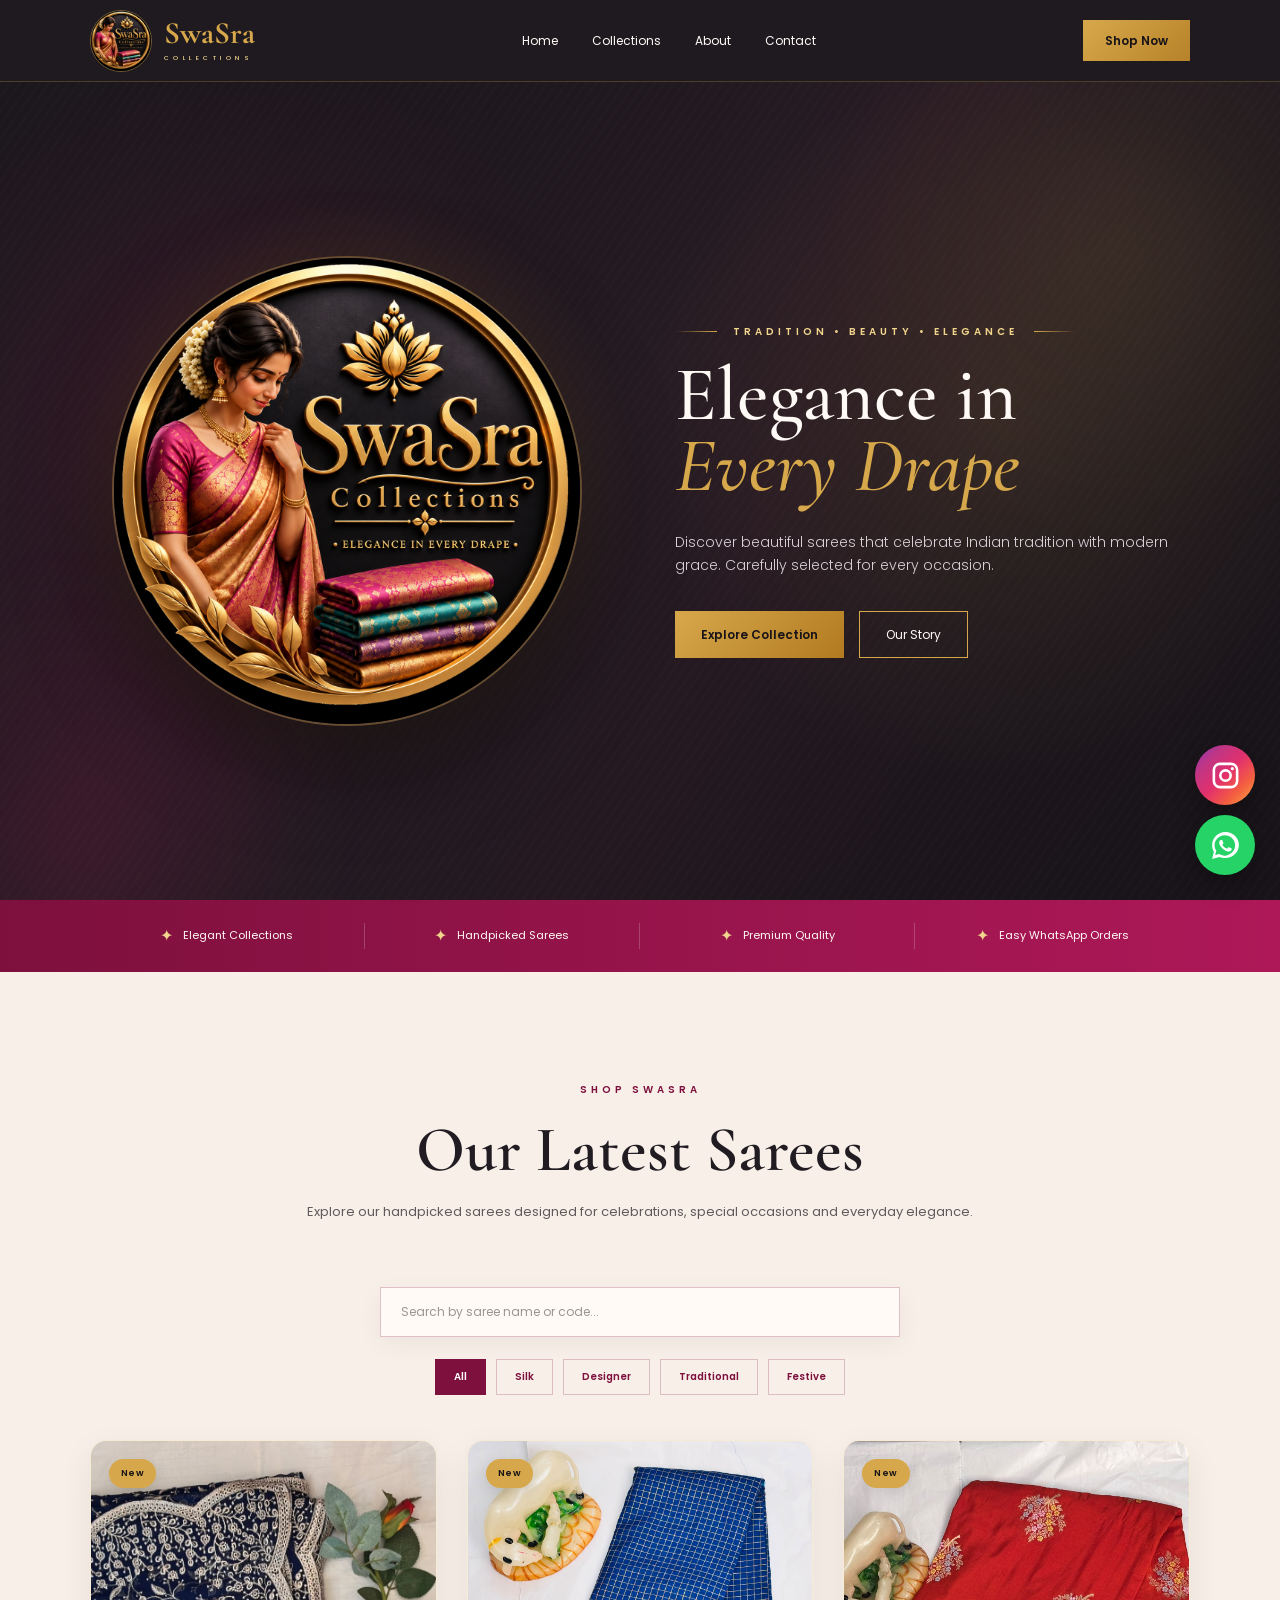
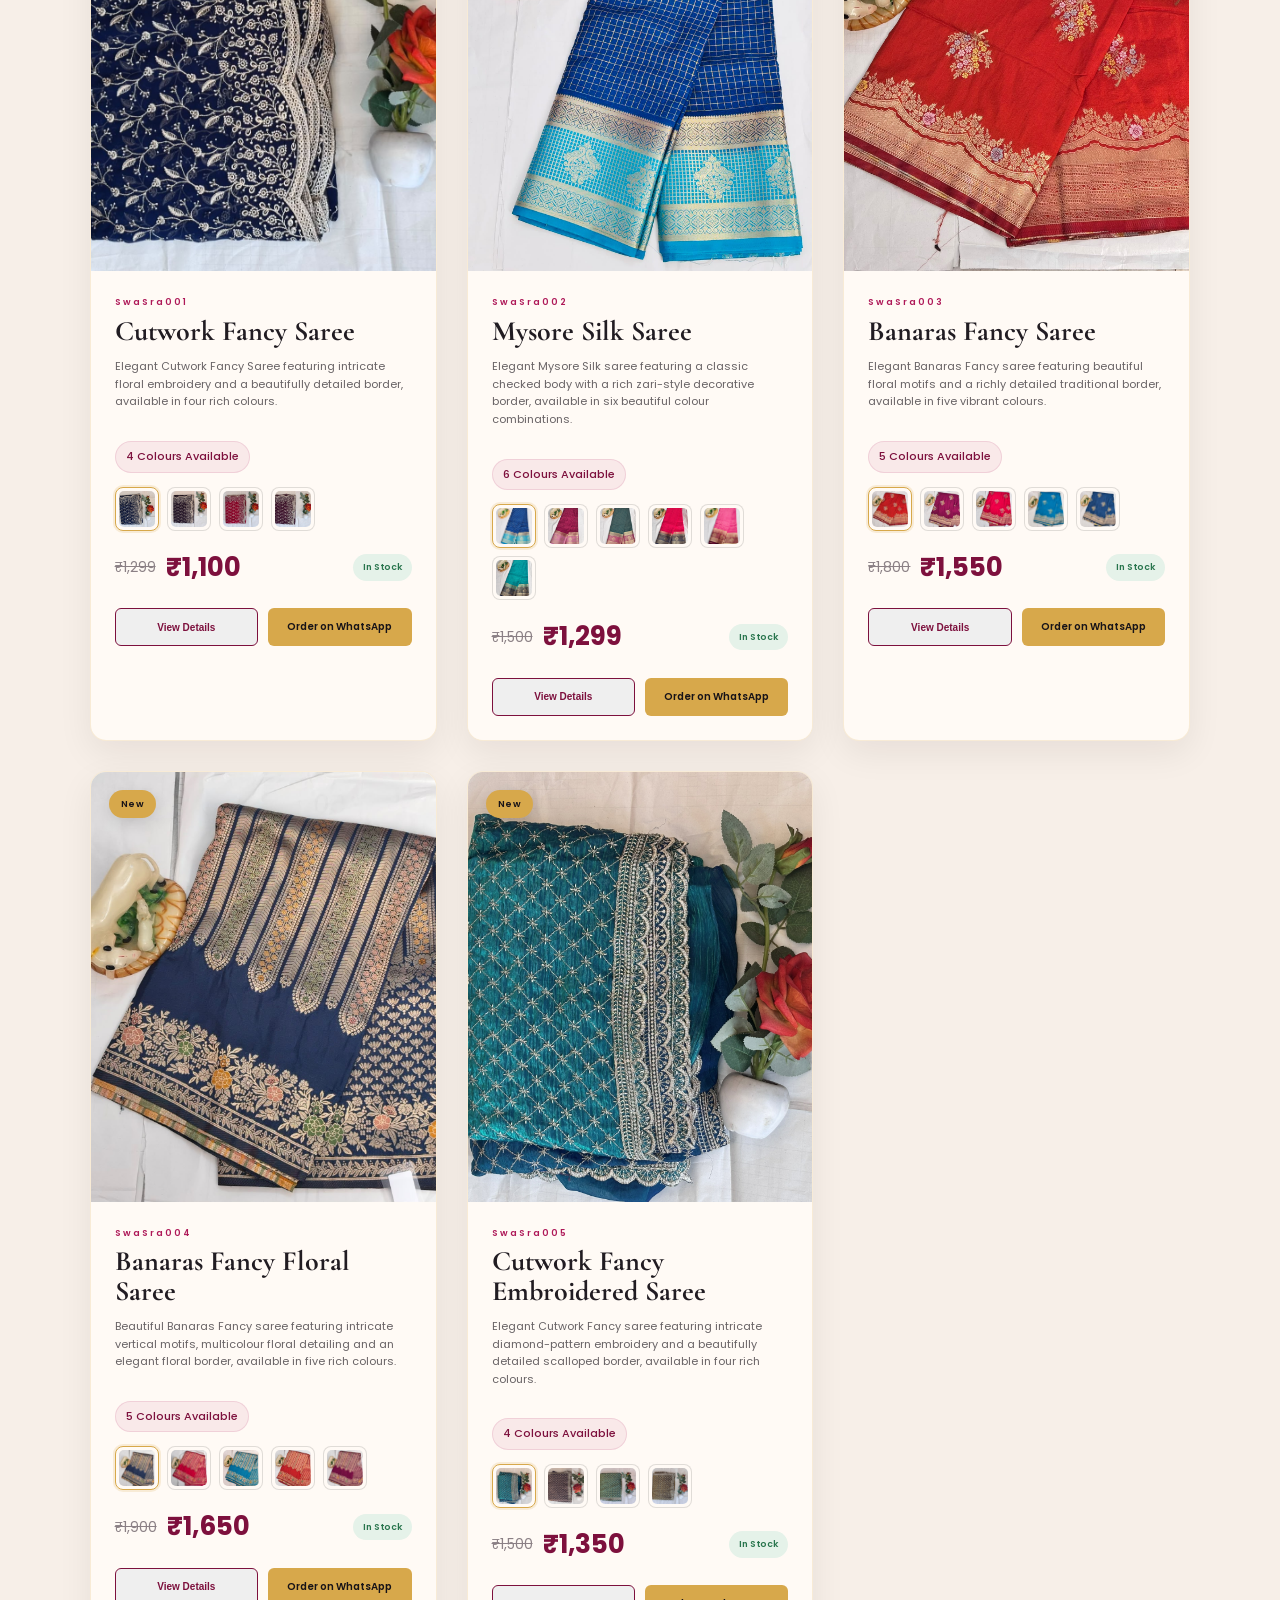
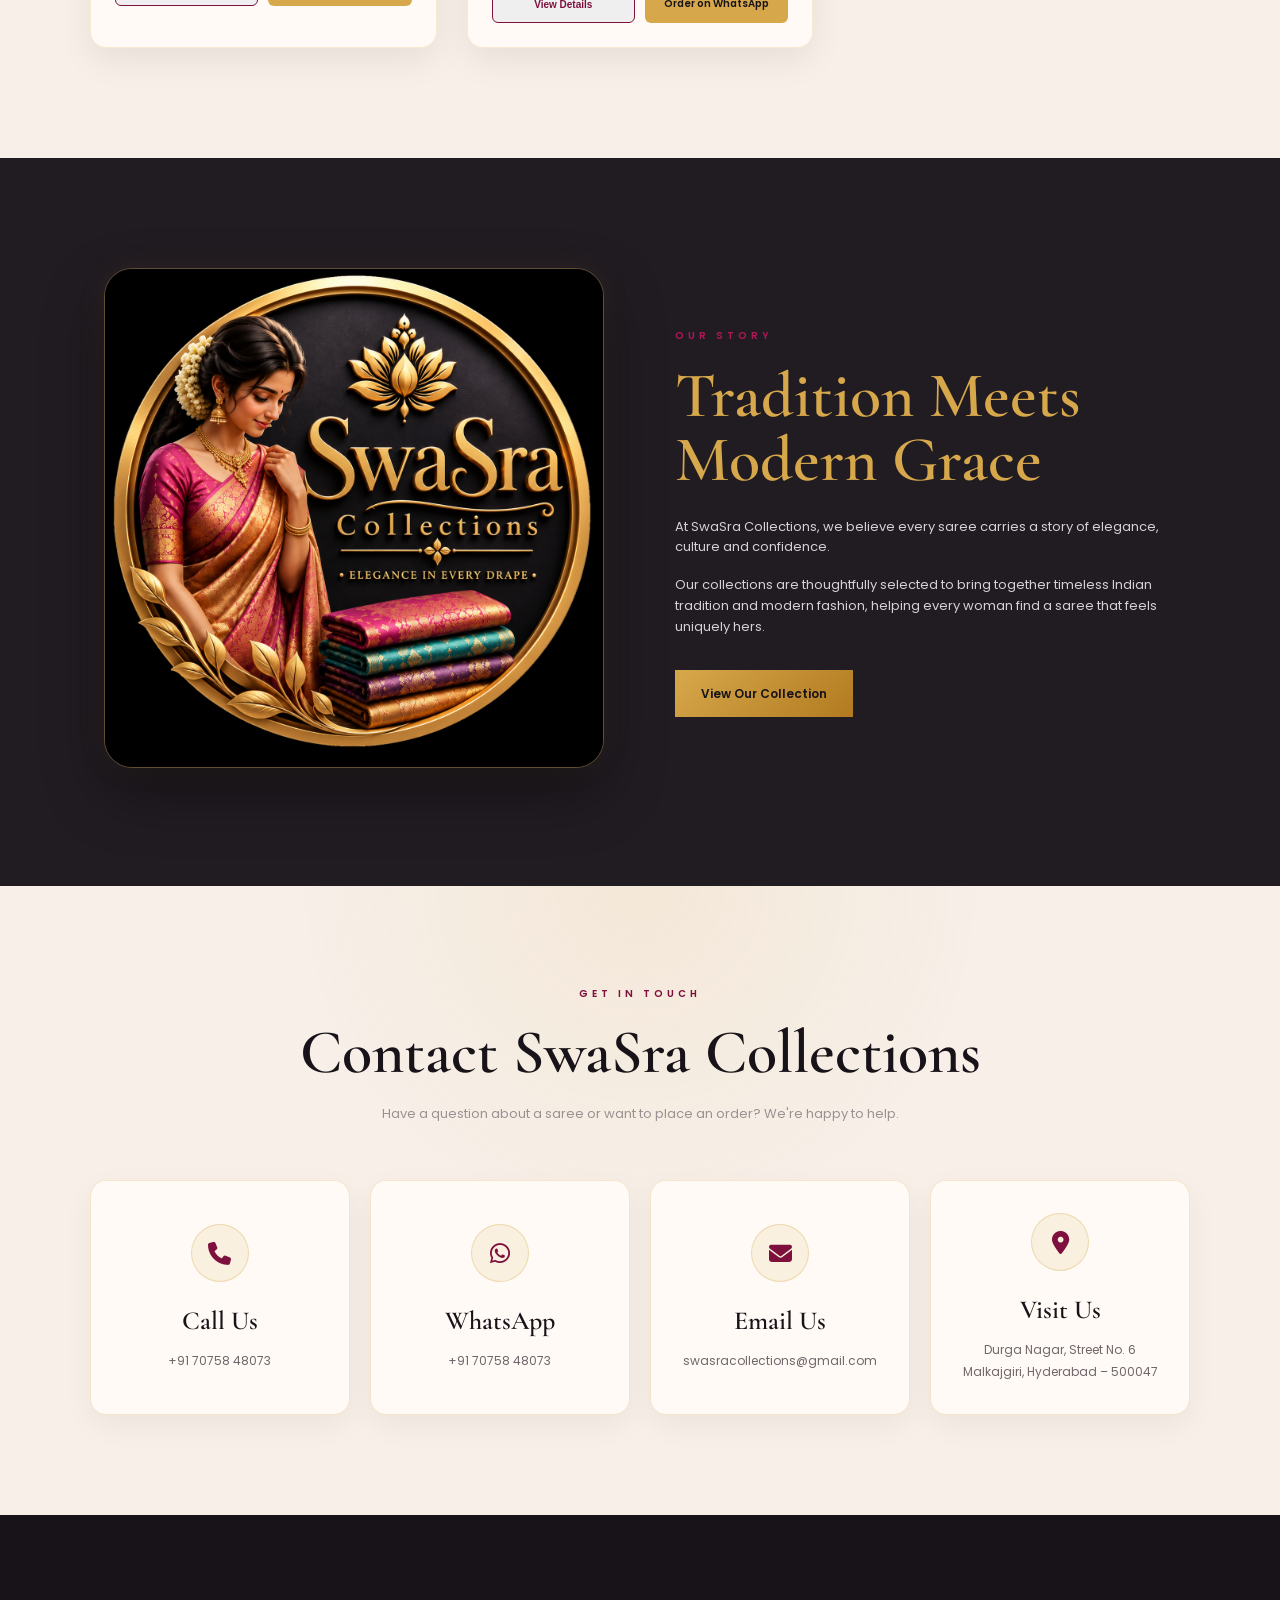
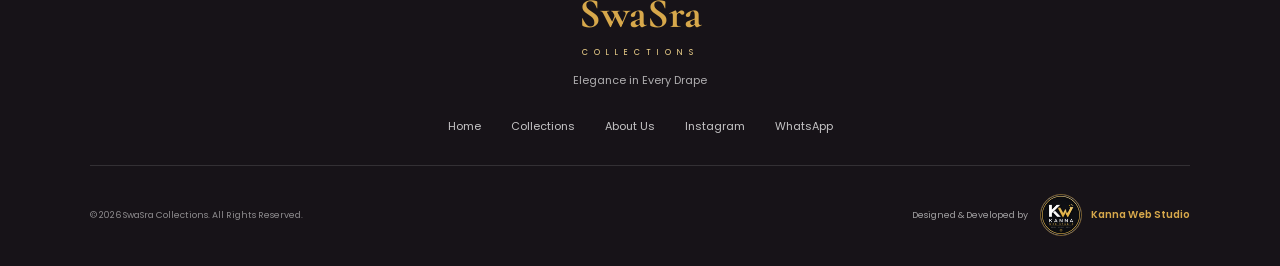
==== commit d783ecfb: "Add Supabase inventory and admin dashboard" ====
--- a/index.html
+++ b/index.html
@@ -18,10 +18,20 @@
         content="SwaSra Collections - Elegant sarees blending tradition, grace and modern style."
     >
 
+    <!-- SwaSra Collections Favicon -->
     <link
-    rel="stylesheet"
-    href="https://cdnjs.cloudflare.com/ajax/libs/font-awesome/6.7.2/css/all.min.css"
->
+        rel="icon"
+        type="image/png"
+        href="images/favicon.png"
+    >
+
+    <!-- Font Awesome -->
+    <link
+        rel="stylesheet"
+        href="https://cdnjs.cloudflare.com/ajax/libs/font-awesome/6.7.2/css/all.min.css"
+    >
+
+    <!-- Main Stylesheet -->
     <link
         rel="stylesheet"
         href="style.css"
@@ -850,8 +860,12 @@
          JAVASCRIPT
     ====================================================== -->
 
-    <script src="data/products.js"></script>
-    <script src="script.js"></script>
+    <script src="https://cdn.jsdelivr.net/npm/@supabase/supabase-js@2"></script>
+
+<script src="supabase-config.js"></script>
+
+<script src="data/products.js"></script>
+<script src="script.js"></script>
 
 
 </body>
--- a/style.css
+++ b/style.css
@@ -3069,4 +3069,35 @@
         font-size: 21px;
     }
 
+}
+
+/* =====================================================
+   SOLD OUT COLOUR VARIANTS
+===================================================== */
+
+.colour-option.sold-out {
+    position: relative;
+    opacity: 0.55;
+    cursor: not-allowed;
+}
+
+.colour-option.sold-out::after {
+    content: "SOLD OUT";
+
+    position: absolute;
+    inset: 0;
+
+    display: flex;
+    align-items: center;
+    justify-content: center;
+
+    background: rgba(23, 19, 24, 0.72);
+    color: var(--white);
+
+    font-family: "Poppins", sans-serif;
+    font-size: 9px;
+    font-weight: 600;
+    letter-spacing: 0.8px;
+
+    border-radius: 10px;
 }
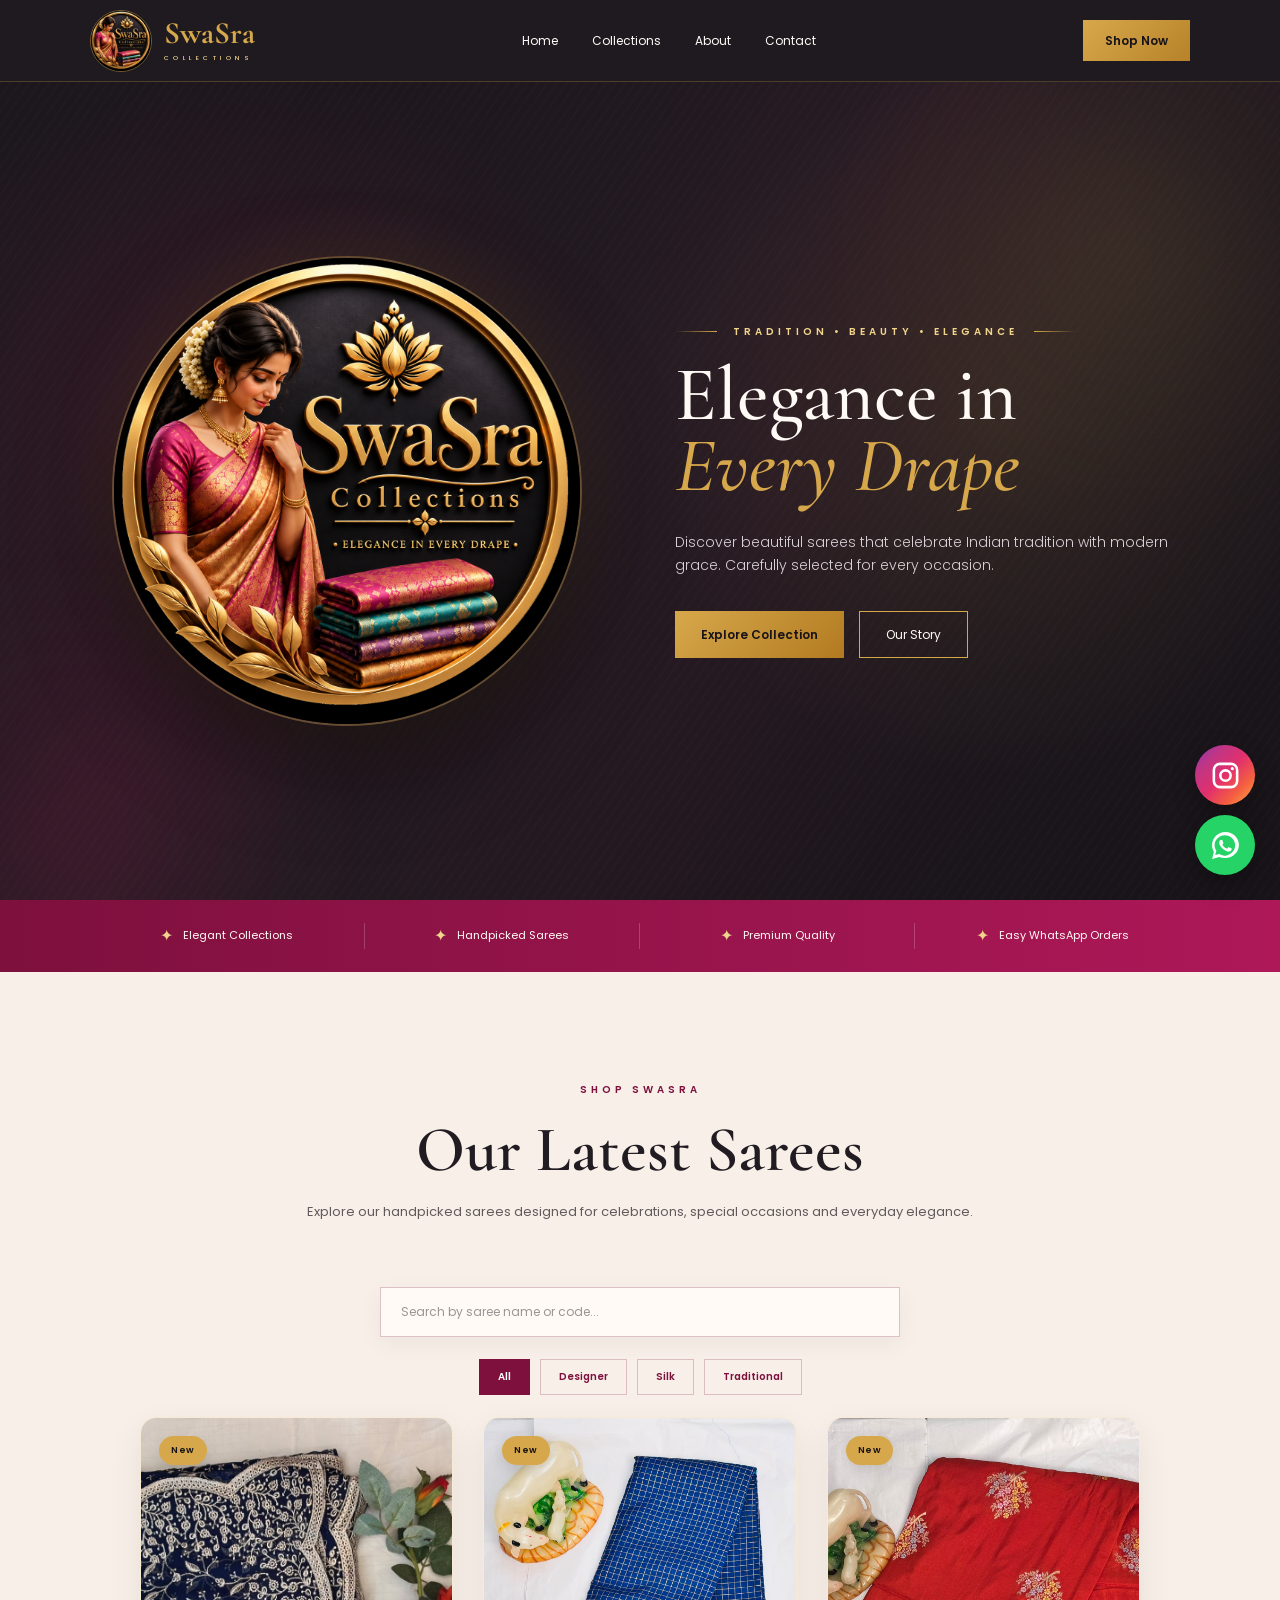
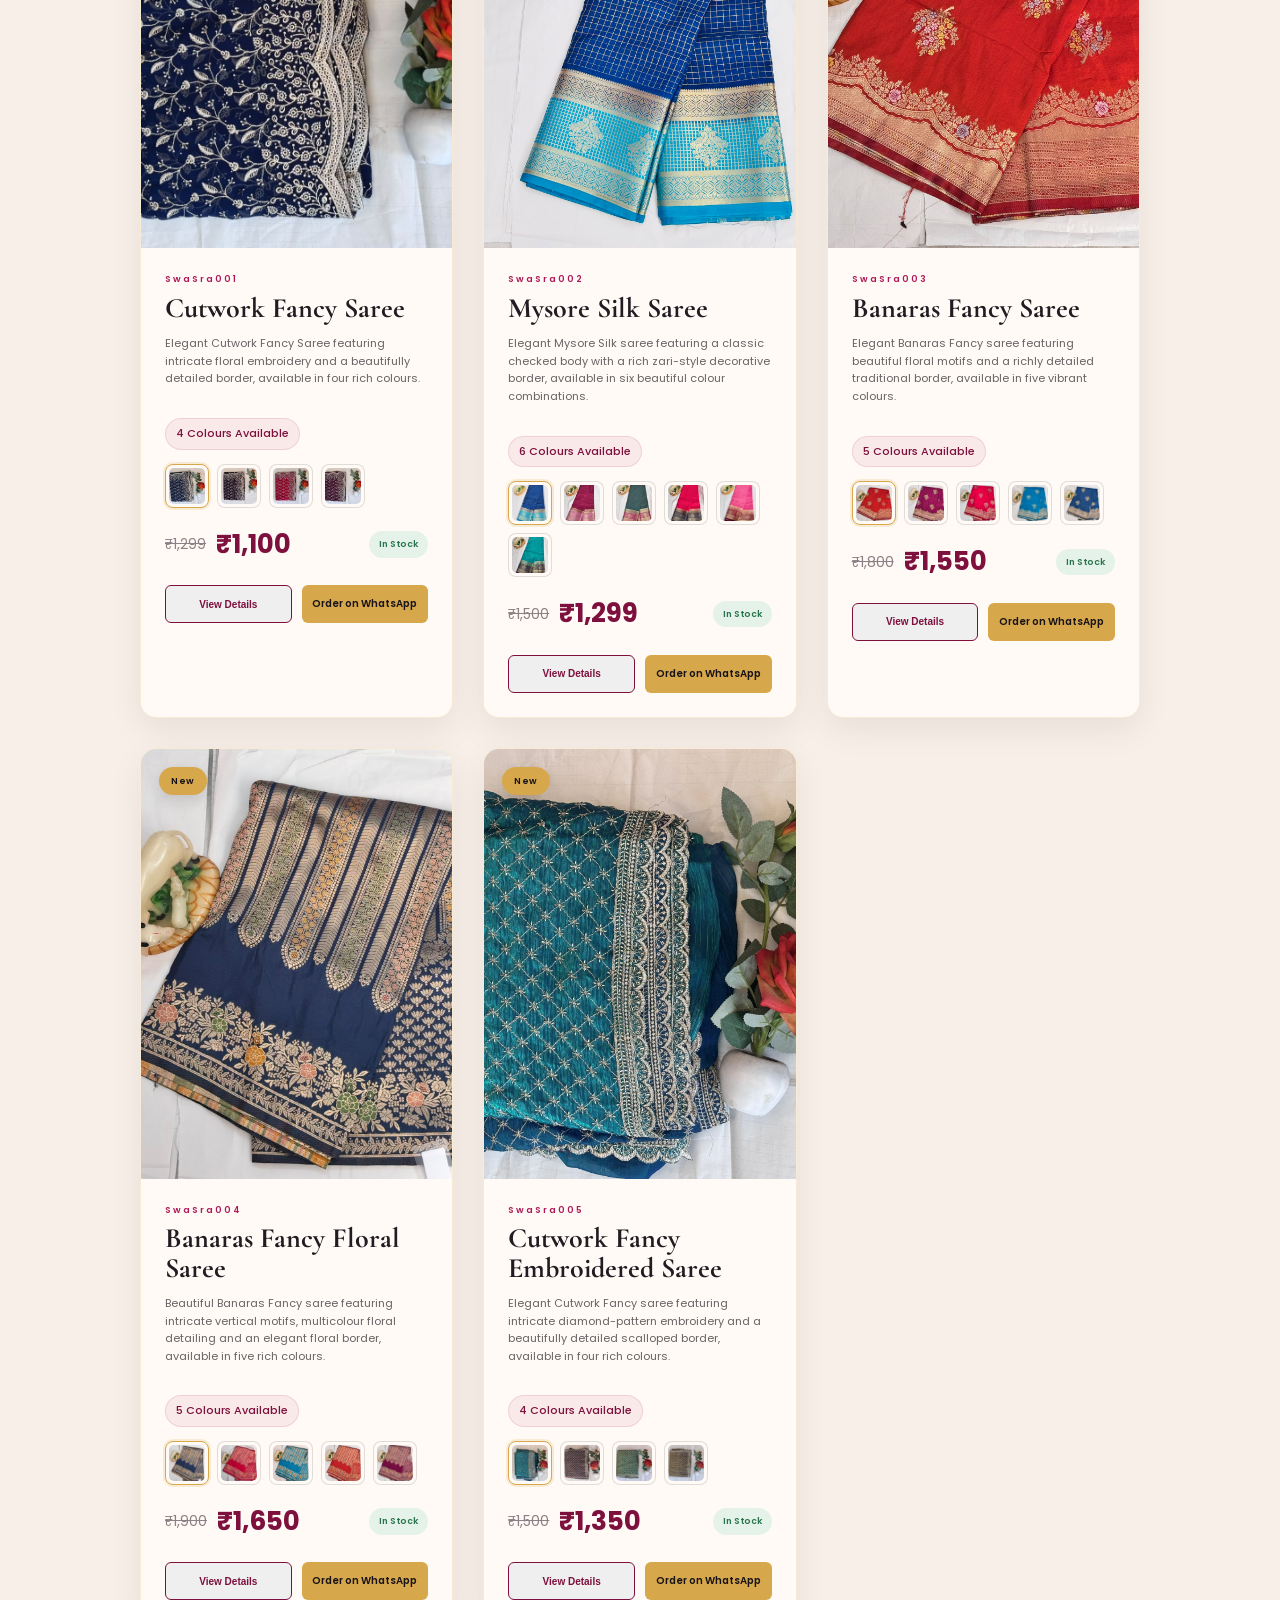
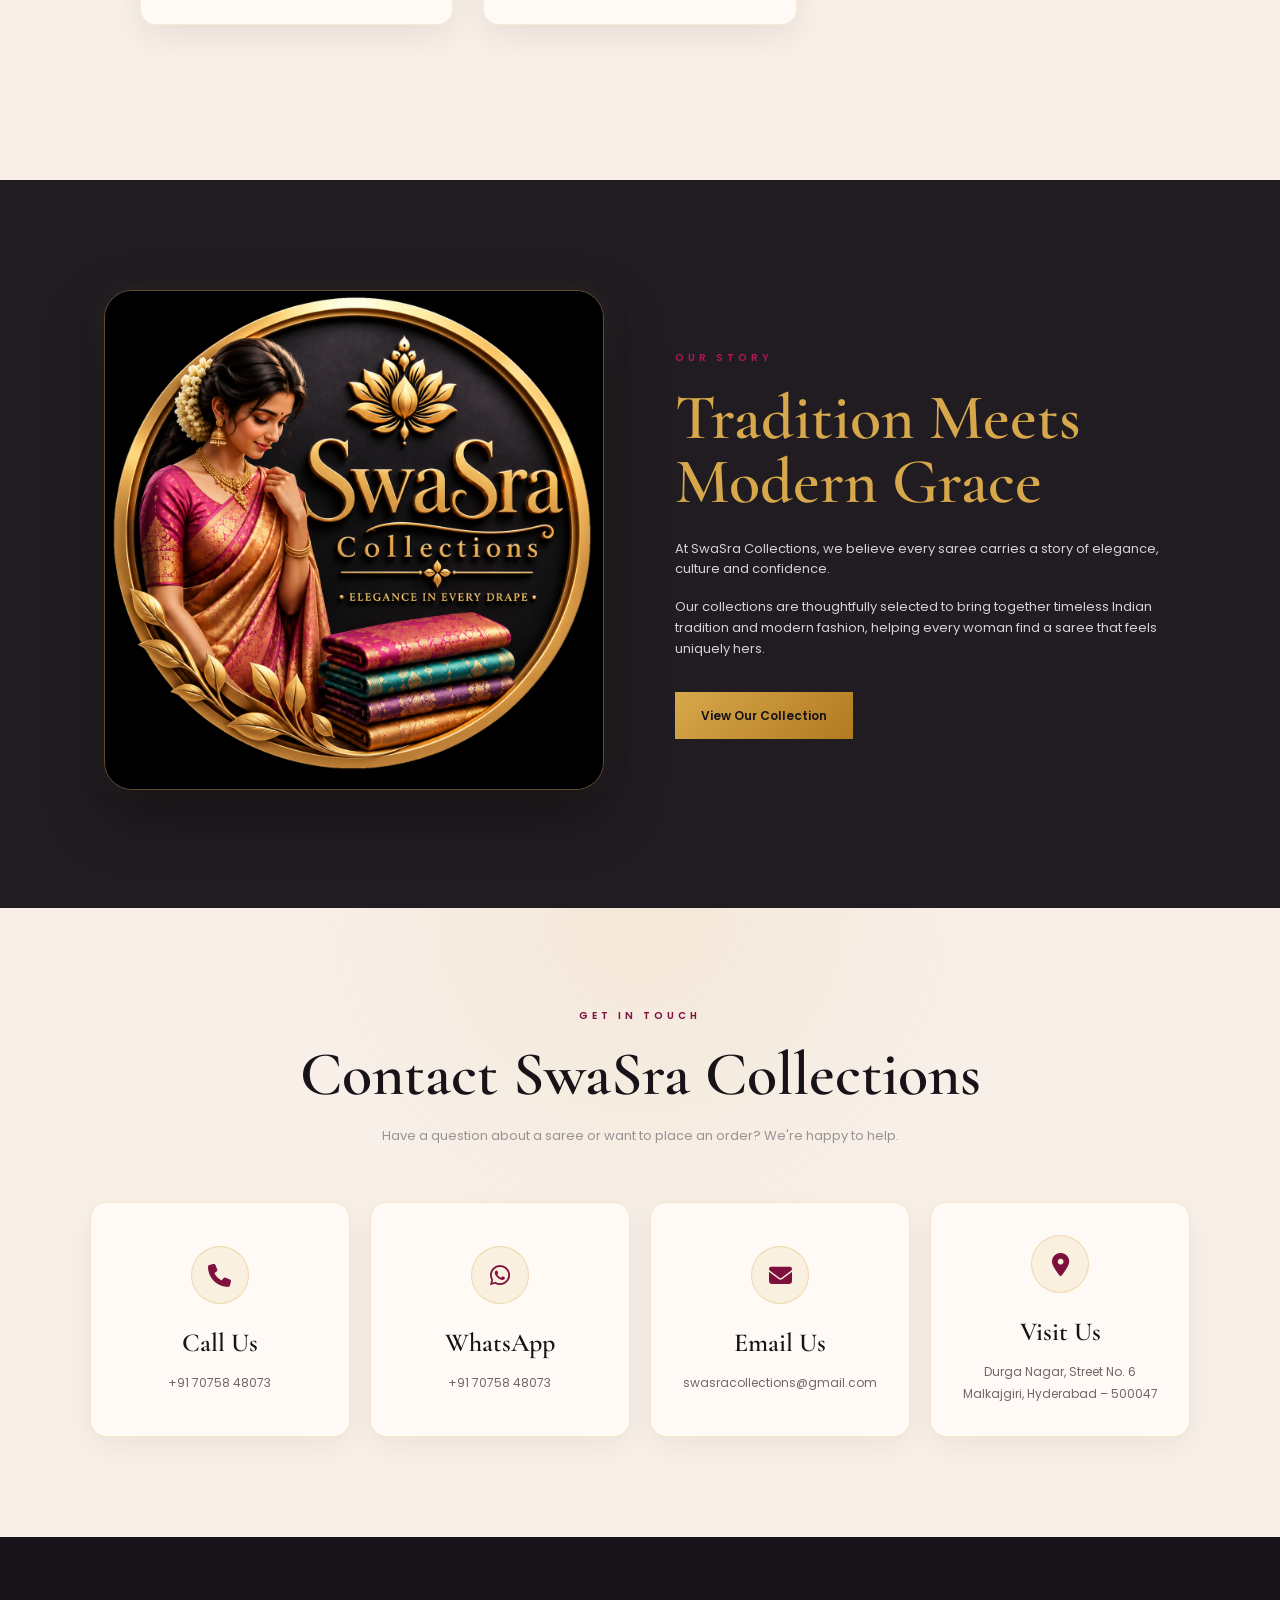
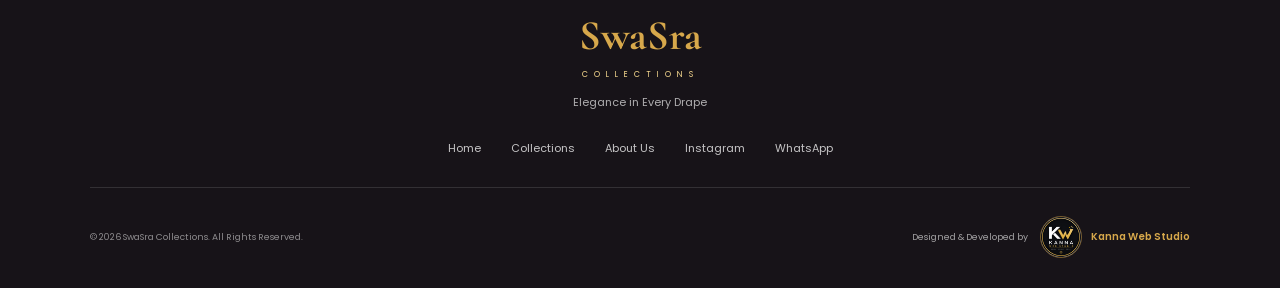
==== commit c16e31a1: "Updated the admin dashboard summary cards" ====
--- a/index.html
+++ b/index.html
@@ -22,7 +22,7 @@
     <link
         rel="icon"
         type="image/png"
-        href="images/favicon.png"
+        href="images/logo.png"
     >
 
     <!-- Font Awesome -->
@@ -265,53 +265,11 @@
                 </div>
 
 
-                <div class="product-filters">
-
-
-                    <button
-                        class="filter-btn active"
-                        data-filter="all"
-                    >
-                        All
-                    </button>
-
-
-                    <button
-                        class="filter-btn"
-                        data-filter="silk"
-                    >
-                        Silk
-                    </button>
-
-
-                    <button
-                        class="filter-btn"
-                        data-filter="designer"
-                    >
-                        Designer
-                    </button>
-
-
-                    <button
-                        class="filter-btn"
-                        data-filter="traditional"
-                    >
-                        Traditional
-                    </button>
-
-
-                    <button
-                        class="filter-btn"
-                        data-filter="festive"
-                    >
-                        Festive
-                    </button>
-
-
-                </div>
-
-            </div>
-
+                <div
+    class="product-filters"
+    id="productFilters"
+>
+</div>
 
 
             <!-- =====================================================
